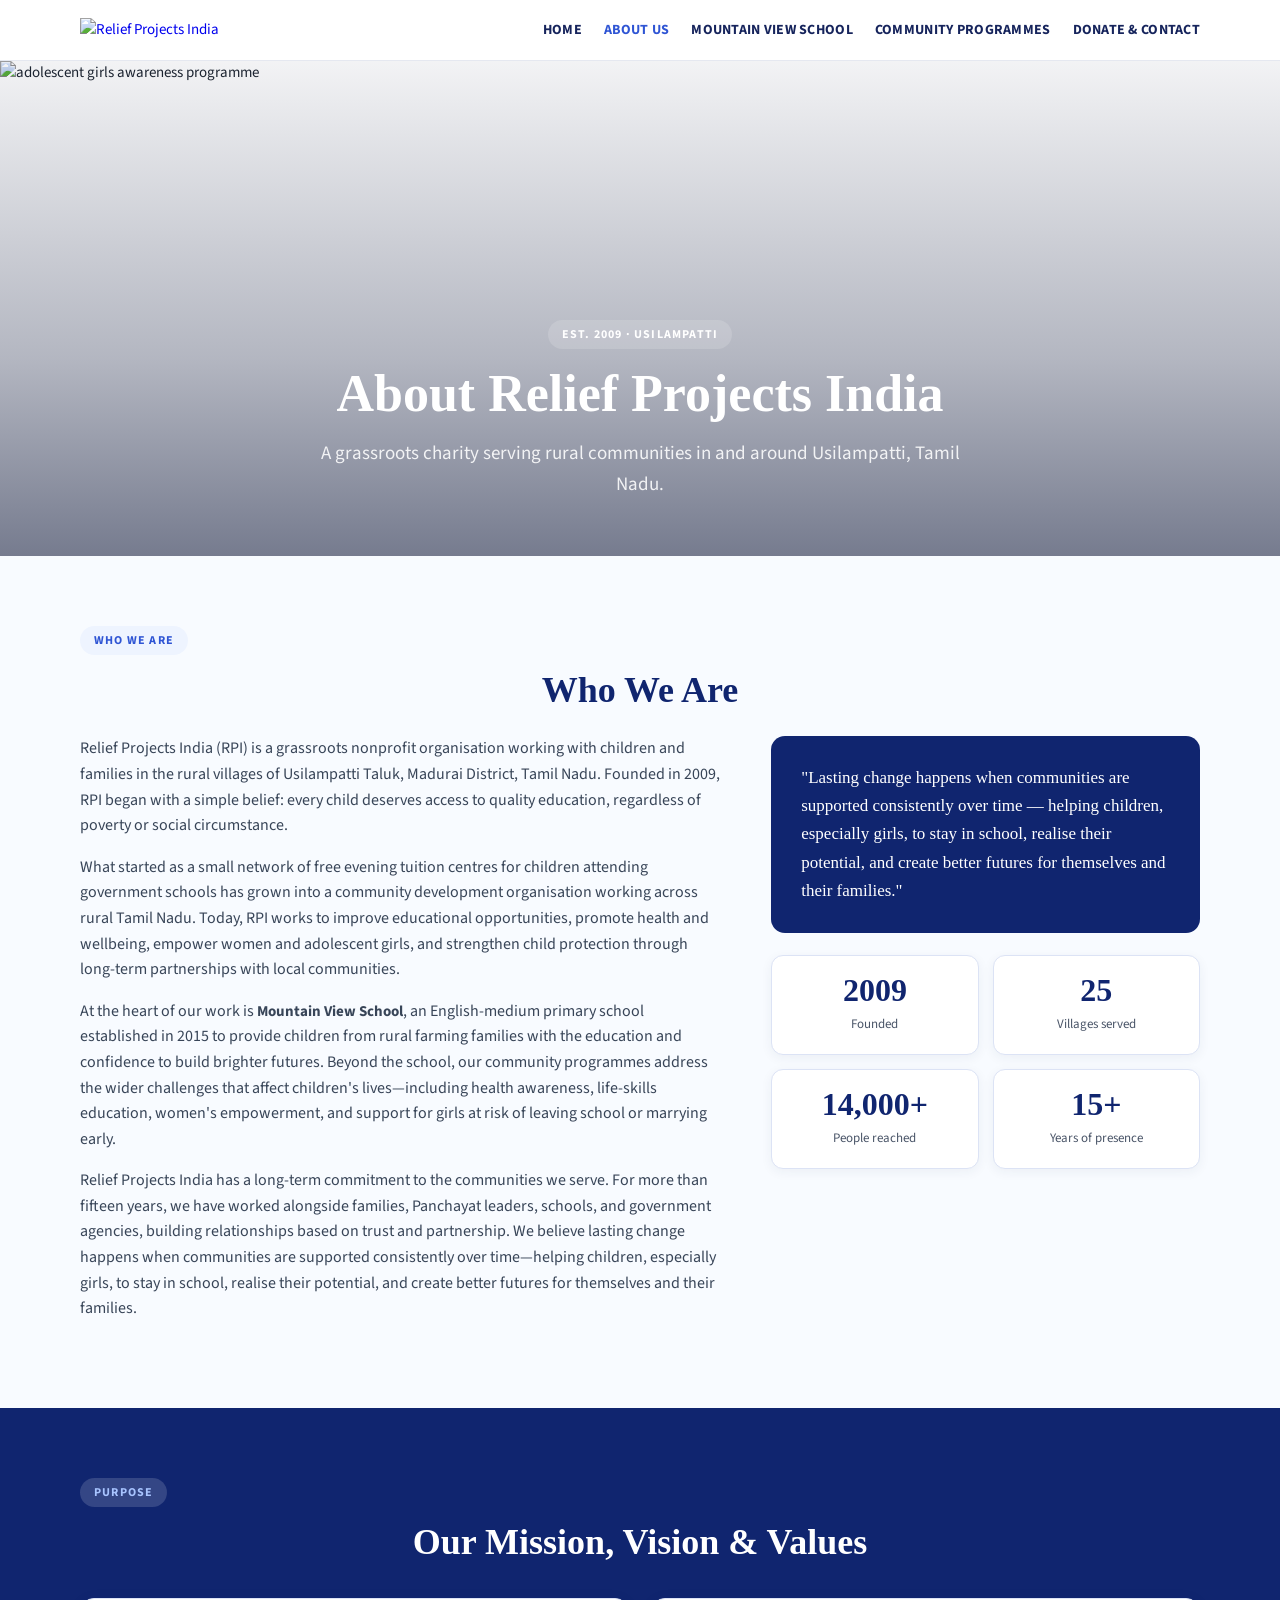
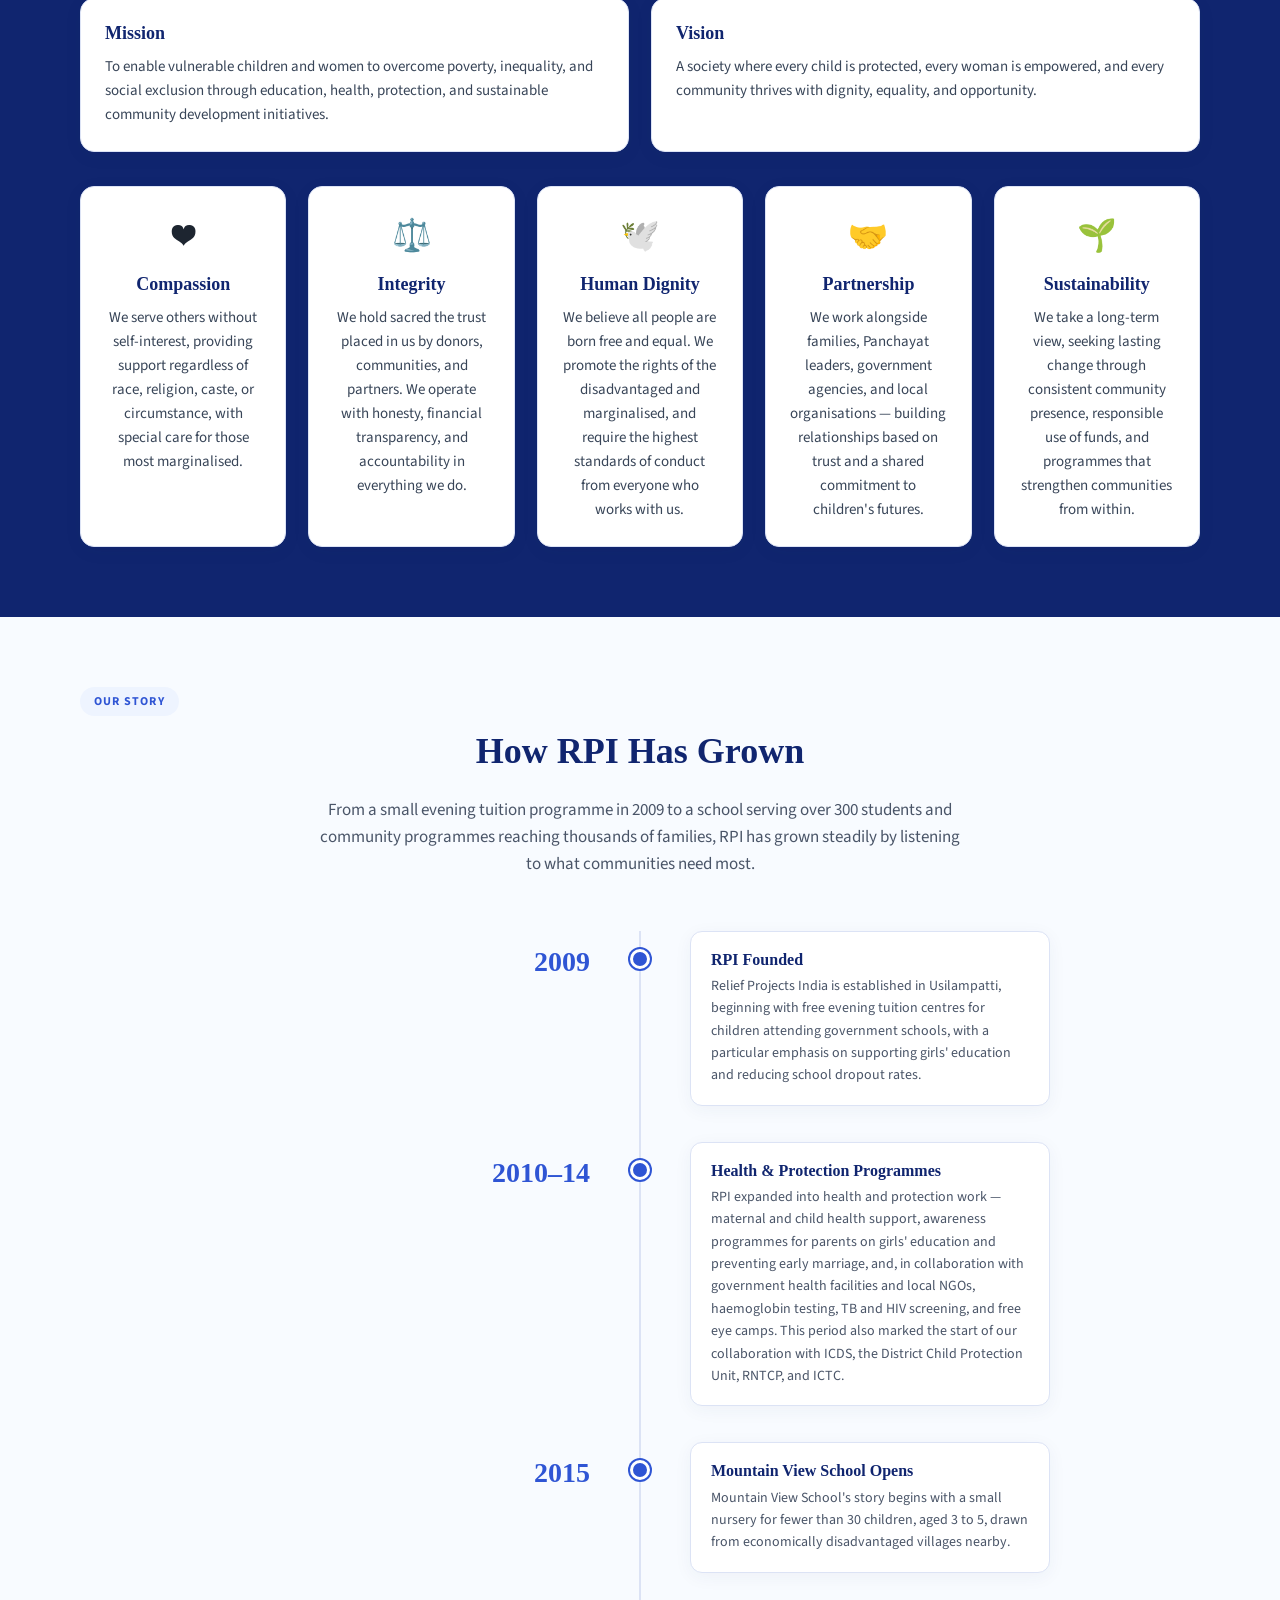
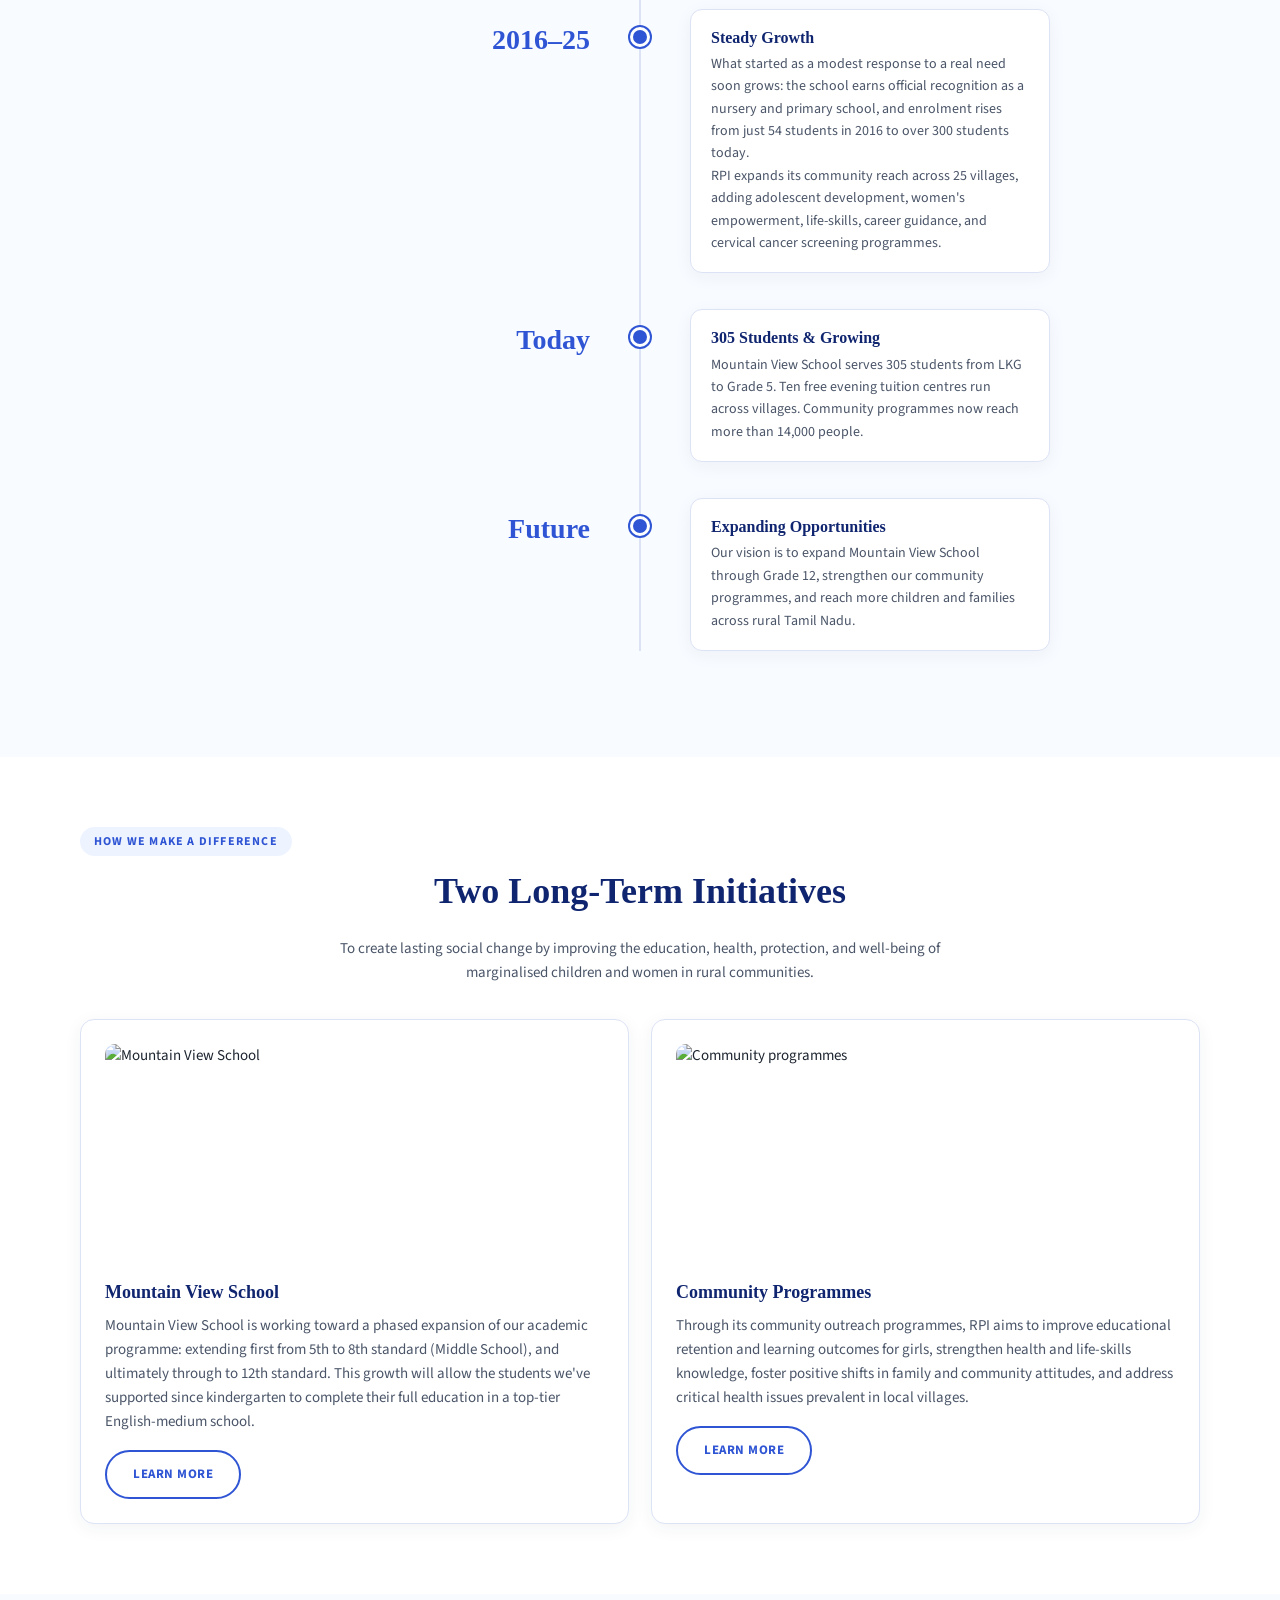
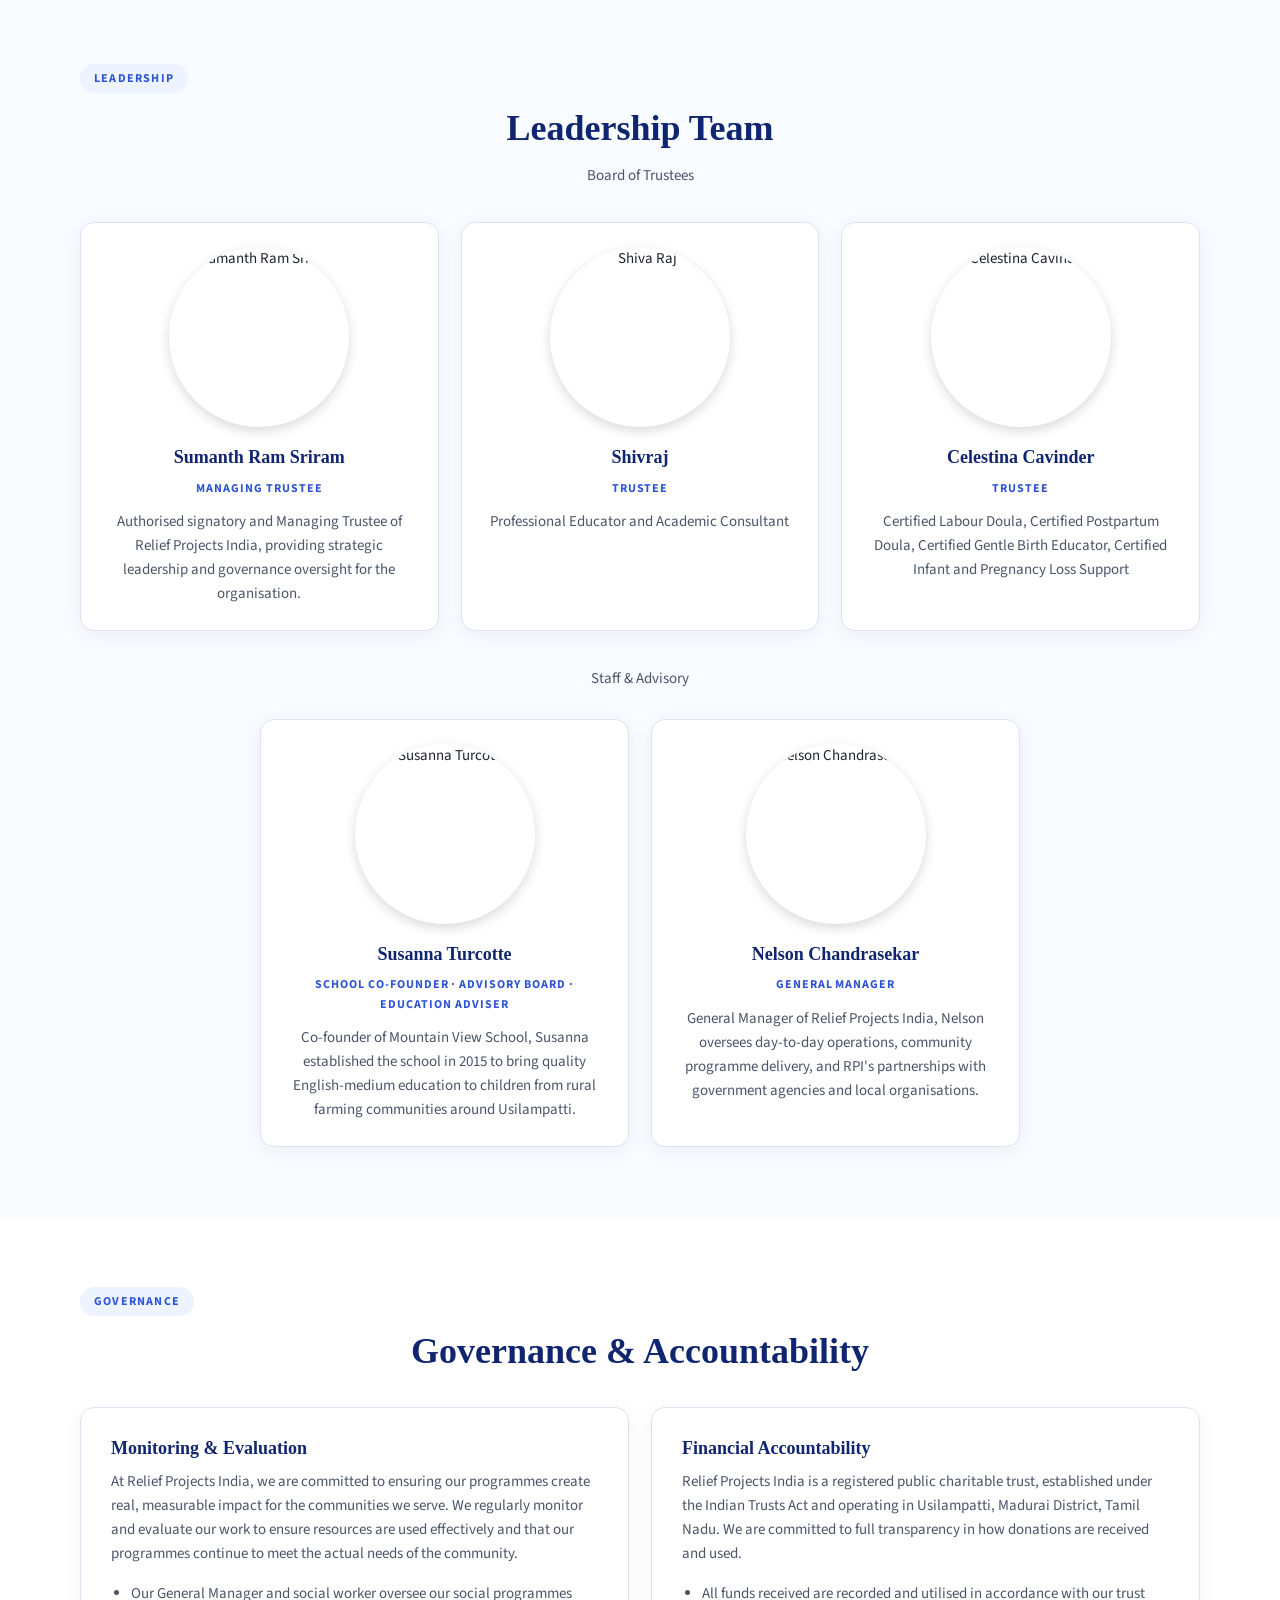
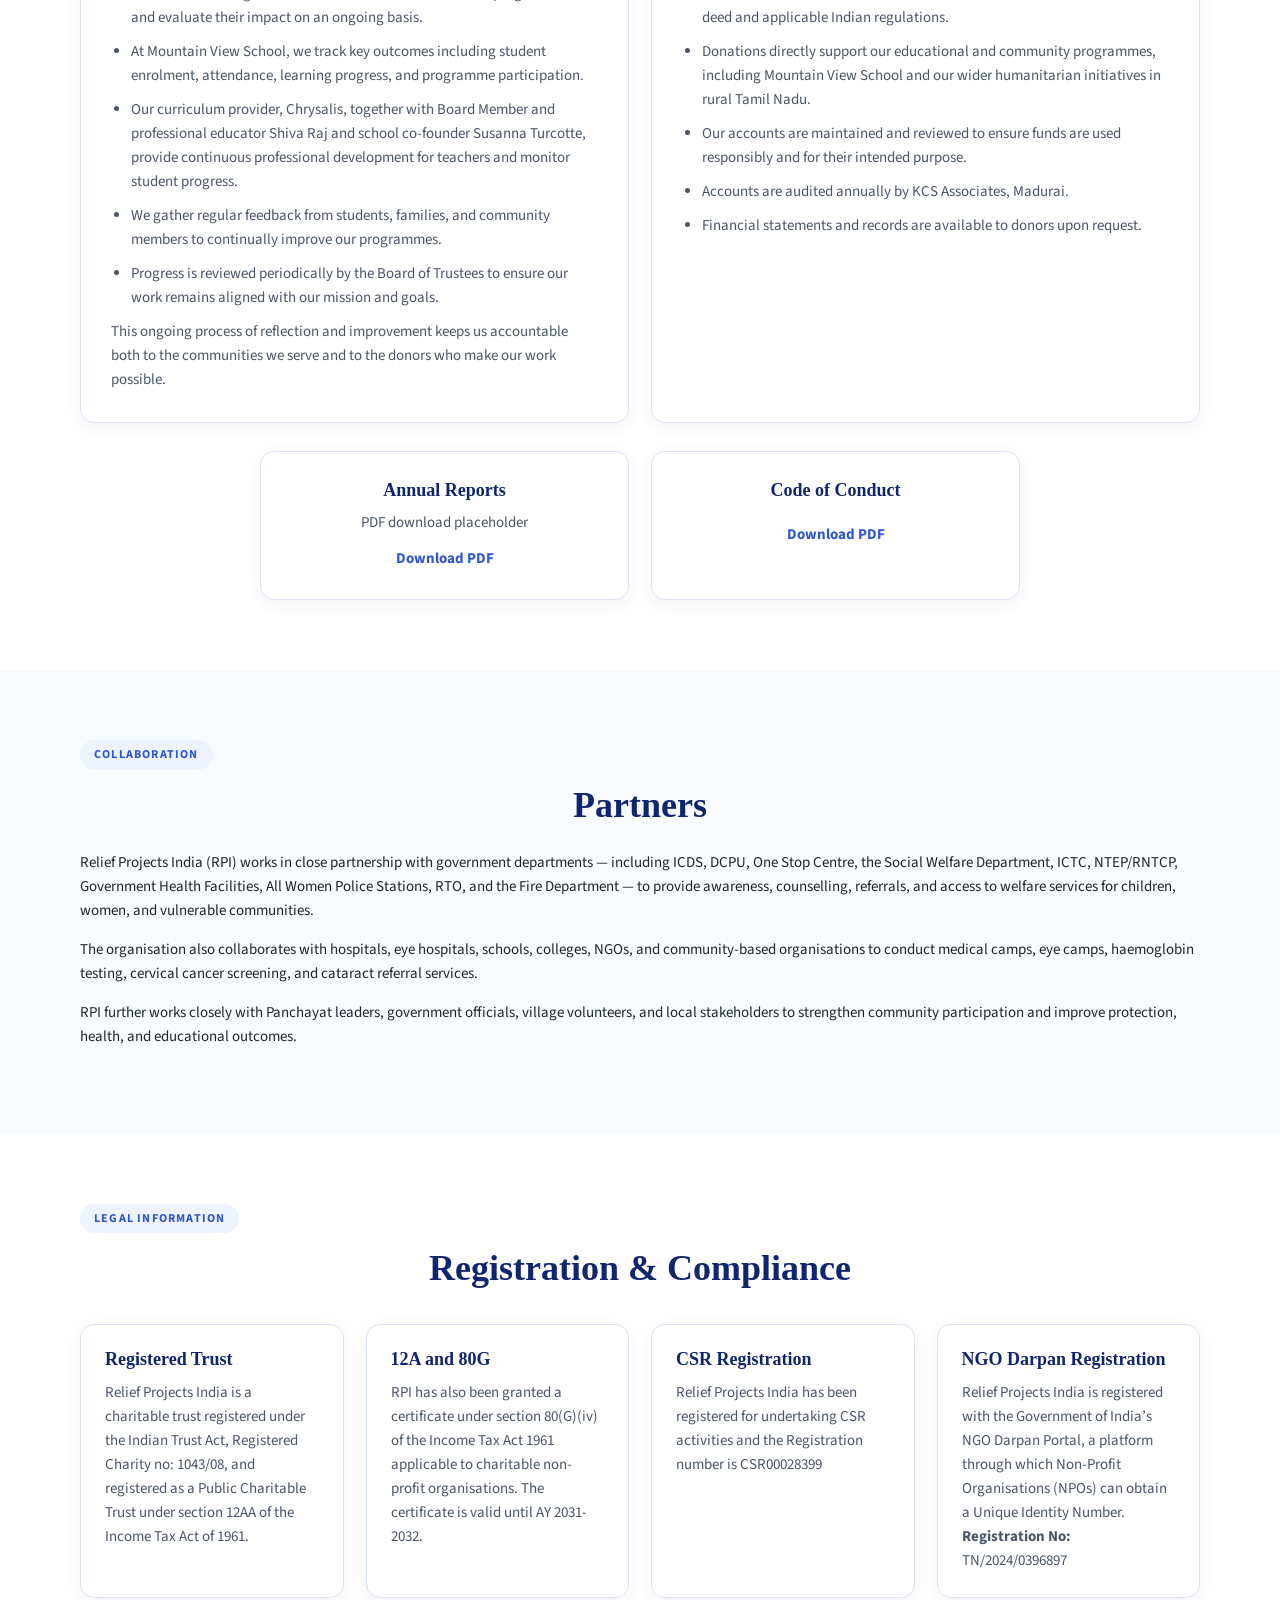
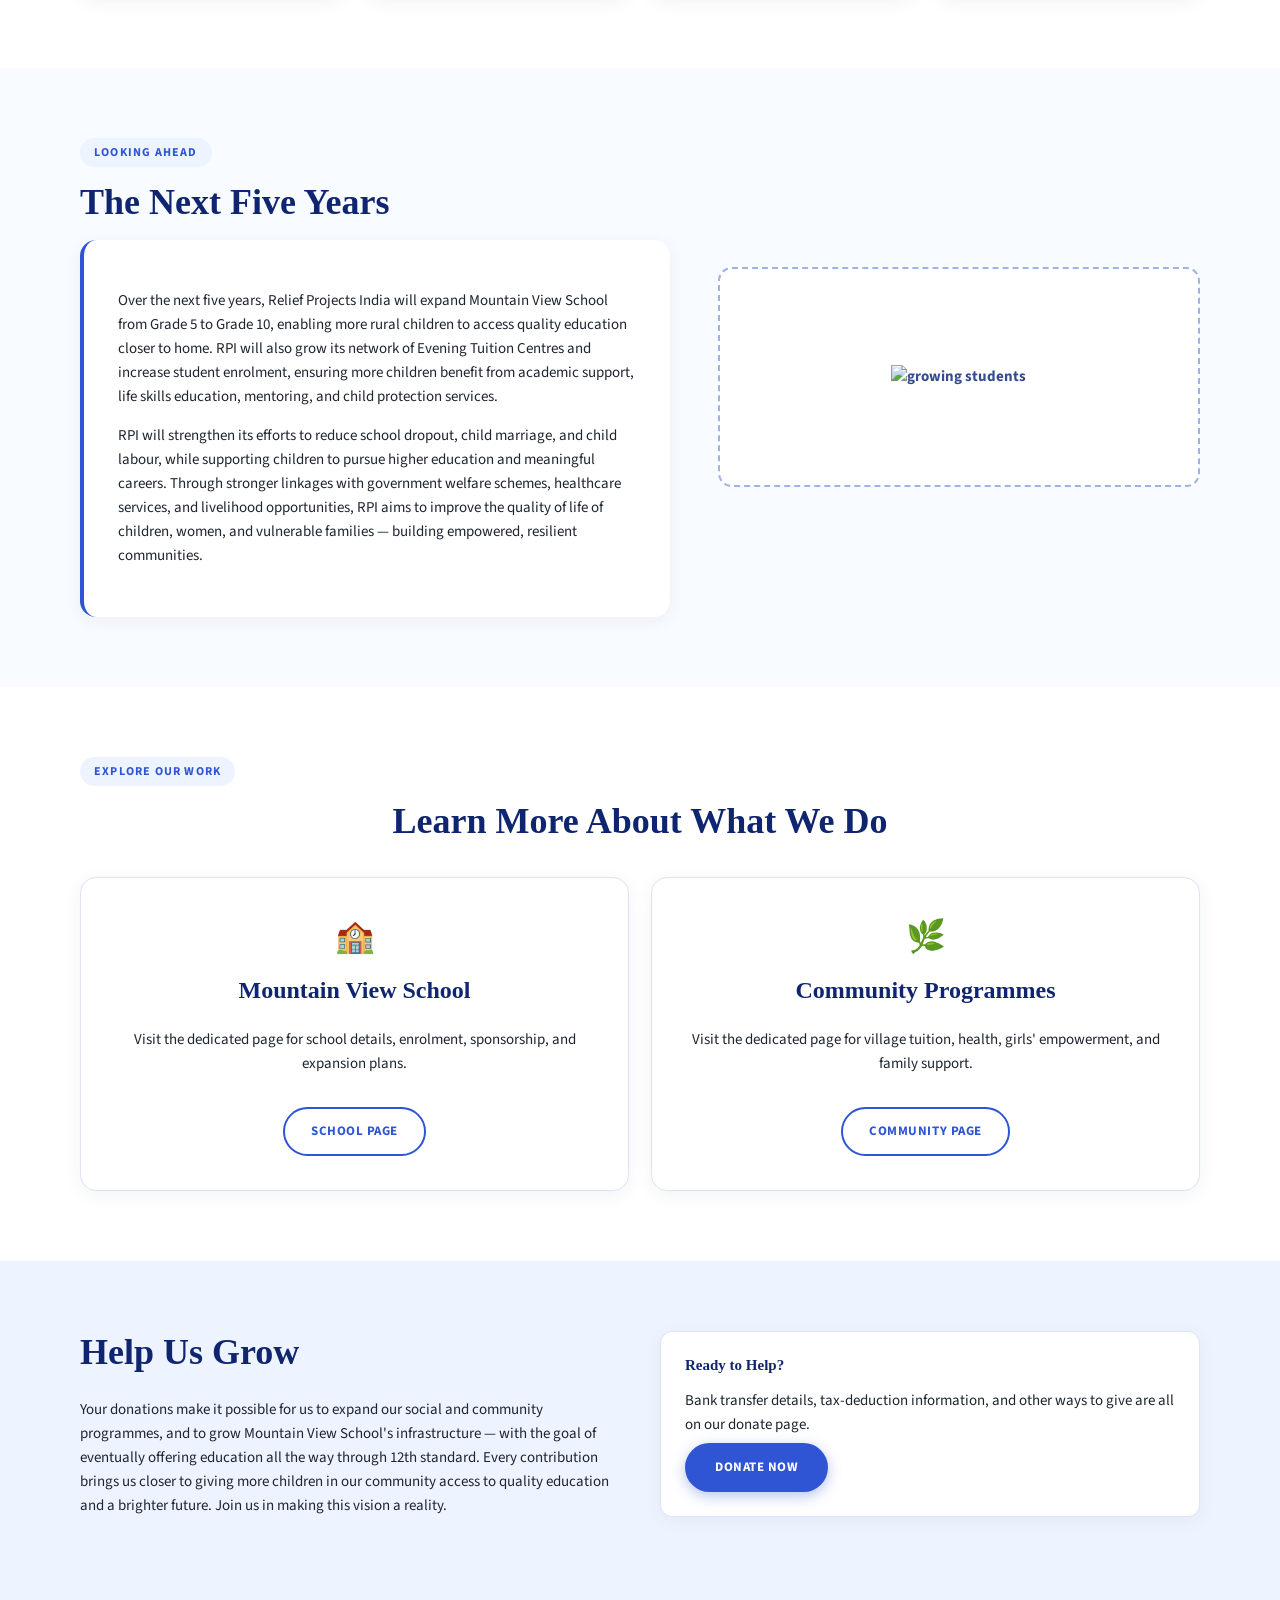
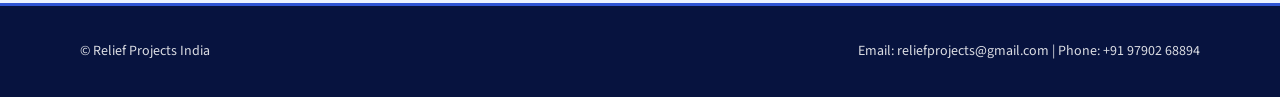
==== about.html @ 1a6743eb "first upload" ====
<!DOCTYPE html>
<html lang="en">
<head>
    <meta charset="UTF-8">
    <meta name="viewport" content="width=device-width, initial-scale=1.0">
    <title>About Us – Relief Projects India</title>
    <link rel="stylesheet" href="styles.css">
    
</head>
<body>

<header class="site-header">
    <div class="container header-inner">
        <a href="index.html" class="logo-link">
            <img src="images/rpi-logo-blue-long.png" alt="Relief Projects India" class="site-logo">
        </a>
        <nav class="main-nav">
            <a href="index.html">Home</a>
            <a href="about.html" class="active">About Us</a>
            <a href="mountain-view-school.html">Mountain View School</a>
            <a href="community-programs.html">Community Programmes</a>
            <a href="contact.html">Donate &amp; Contact</a>
        </nav>
    </div>
</header>

<main>
    <!-- HERO -->
    <section class="page-hero">
        <img src="images/summer-camp.jpg" alt="adolescent girls awareness programme" class="page-hero-img">
        <div class="page-hero-overlay"></div>
        <div class="page-hero-content">
            <div class="container">
                <span class="section-label" style="background:rgba(255,255,255,0.15); color:#ffffff;">Est. 2009 · Usilampatti</span>
                <h1>About Relief Projects India</h1>
                <p>A grassroots charity serving rural communities in and around Usilampatti, Tamil Nadu.</p>
            </div>
        </div>
    </section>

    <!-- WHO WE ARE -->
    <section class="about-section alt">
        <div class="container">
            <span class="section-label">Who We Are</span>
            <h2>Who We Are</h2>
            <div class="who-grid">
            <div class="who-text">
                <p>Relief Projects India (RPI) is a grassroots nonprofit organisation working with children and families in the rural villages of Usilampatti Taluk, Madurai District, Tamil Nadu. Founded in 2009, RPI began with a simple belief: every child deserves access to quality education, regardless of poverty or social circumstance.</p>
                <p>What started as a small network of free evening tuition centres for children attending government schools has grown into a community development organisation working across rural Tamil Nadu. Today, RPI works to improve educational opportunities, promote health and wellbeing, empower women and adolescent girls, and strengthen child protection through long-term partnerships with local communities.</p>
                <p>At the heart of our work is <strong>Mountain View School</strong>, an English-medium primary school established in 2015 to provide children from rural farming families with the education and confidence to build brighter futures. Beyond the school, our community programmes address the wider challenges that affect children's lives—including health awareness, life-skills education, women's empowerment, and support for girls at risk of leaving school or marrying early.</p>
                <p>Relief Projects India has a long-term commitment to the communities we serve. For more than fifteen years, we have worked alongside families, Panchayat leaders, schools, and government agencies, building relationships based on trust and partnership. We believe lasting change happens when communities are supported consistently over time—helping children, especially girls, to stay in school, realise their potential, and create better futures for themselves and their families.</p>
                </div>
                <div class="who-side">
                    <div class="pull-quote">
                        <p>"Lasting change happens when communities are supported consistently over time — helping children, especially girls, to stay in school, realise their potential, and create better futures for themselves and their families."</p>
                    </div>
                    <div class="who-stats">
                        <div class="who-stat"><strong>2009</strong><span>Founded</span></div>
                        <div class="who-stat"><strong>25</strong><span>Villages served</span></div>
                        <div class="who-stat"><strong>14,000+</strong><span>People reached</span></div>
                        <div class="who-stat"><strong>15+</strong><span>Years of presence</span></div>
                    </div>
                </div>
            </div>
        </div>
    </section>

    <!-- MISSION, VISION, VALUES -->
    <section class="about-section blue">
        <div class="container">
            <span class="section-label" style="background:rgba(255,255,255,0.15); color:#a8c4ff;">Purpose</span>
            <h2>Our Mission, Vision &amp; Values</h2>
            <div class="mission-grid">
                <div class="info-card">
                    <h3>Mission</h3>
                    <p>To enable vulnerable children and women to overcome poverty, inequality, and social exclusion through education, health, protection, and sustainable community development initiatives.</p>
                </div>
                <div class="info-card">
                    <h3>Vision</h3>
                    <p>A society where every child is protected, every woman is empowered, and every community thrives with dignity, equality, and opportunity.</p>
                </div>
            </div>
            <div class="values-grid">
                <div class="value-card"><span class="icon">❤️</span><h3>Compassion</h3><p>We serve others without self-interest, providing support regardless of race, religion, caste, or circumstance, with special care for those most marginalised.</p></div>
                <div class="value-card"><span class="icon">⚖️</span><h3>Integrity</h3><p>We hold sacred the trust placed in us by donors, communities, and partners. We operate with honesty, financial transparency, and accountability in everything we do.</p></div>
                <div class="value-card"><span class="icon">🕊️</span><h3>Human Dignity</h3><p>We believe all people are born free and equal. We promote the rights of the disadvantaged and marginalised, and require the highest standards of conduct from everyone who works with us.</p></div>
                <div class="value-card"><span class="icon">🤝</span><h3>Partnership</h3><p>We work alongside families, Panchayat leaders, government agencies, and local organisations — building relationships based on trust and a shared commitment to children's futures.</p></div>
                <div class="value-card"><span class="icon">🌱</span><h3>Sustainability</h3><p>We take a long-term view, seeking lasting change through consistent community presence, responsible use of funds, and programmes that strengthen communities from within.</p></div>
            </div>
        </div>
    </section>

    <!-- OUR STORY -->
    <section class="about-section alt">
        <div class="container">
            <span class="section-label">Our Story</span>
            <h2>How RPI Has Grown</h2>
            <p class="history-intro">From a small evening tuition programme in 2009 to a school serving over 300 students and community programmes reaching thousands of families, RPI has grown steadily by listening to what communities need most.</p>

            <div class="timeline">
                <div class="timeline-item">
                    <div class="timeline-left">
                        <div class="timeline-year">2009</div>
                    </div>
                    <div class="timeline-right">
                        <div class="timeline-content">
                            <h3>RPI Founded</h3>
                            <p>Relief Projects India is established in Usilampatti, beginning with free evening tuition centres for children attending government schools, with a particular emphasis on supporting girls' education and reducing school dropout rates.</p>
                        </div>
                    </div>
                </div>

                <div class="timeline-item">
                    <div class="timeline-left">
                        <div class="timeline-year">2010–14</div>
                    </div>
                    <div class="timeline-right">
                        <div class="timeline-content">
                            <h3>Health &amp; Protection Programmes</h3>
                            <p>RPI expanded into health and protection work — maternal and child health support, awareness programmes for parents on girls' education and preventing early marriage, and, in collaboration with government health facilities and local NGOs, haemoglobin testing, TB and HIV screening, and free eye camps. This period also marked the start of our collaboration with ICDS, the District Child Protection Unit, RNTCP, and ICTC.</p>
                        </div>
                    </div>
                </div>

                <div class="timeline-item">
                    <div class="timeline-left">
                        <div class="timeline-year">2015</div>
                    </div>
                    <div class="timeline-right">
                        <div class="timeline-content">
                            <h3>Mountain View School Opens</h3>
                            <p>Mountain View School's story begins with a small nursery for fewer than 30 children, aged 3 to 5, drawn from economically disadvantaged villages nearby.</p>
                        </div>
                    </div>
                </div>

                <div class="timeline-item">
                    <div class="timeline-left">
                        <div class="timeline-year">2016–25</div>
                    </div>
                    <div class="timeline-right">
                        <div class="timeline-content">
                            <h3>Steady Growth</h3>
                            <p>What started as a modest response to a real need soon grows: the school earns official recognition as a nursery and primary school, and enrolment rises from just 54 students in 2016 to over 300 students today. <br> 
                            RPI expands its community reach across 25 villages, adding adolescent development, women's empowerment, life-skills, career guidance, and cervical cancer screening programmes.</p>
                        </div>
                    </div>
                </div>

                <div class="timeline-item">
                    <div class="timeline-left">
                        <div class="timeline-year">Today</div>
                    </div>
                    <div class="timeline-right">
                        <div class="timeline-content">
                            <h3>305 Students &amp; Growing</h3>
                            <p>Mountain View School serves 305 students from LKG to Grade 5. Ten free evening tuition centres run across villages. Community programmes now reach more than 14,000 people.</p>
                        </div>
                    </div>
                </div>

                <div class="timeline-item">
                    <div class="timeline-left">
                        <div class="timeline-year">Future</div>
                    </div>
                    <div class="timeline-right">
                        <div class="timeline-content">
                            <h3>Expanding Opportunities</h3>
                            <p>Our vision is to expand Mountain View School through Grade 12, strengthen our community programmes, and reach more children and families across rural Tamil Nadu.</p>
                        </div>
                    </div>
                </div>
            </div>
        </div>
    </section>

    <!-- HOW WE MAKE A DIFFERENCE -->
    <section class="about-section">
        <div class="container">
            <span class="section-label">How We Make a Difference</span>
            <h2>Two Long-Term Initiatives</h2>
            <p style="text-align:center; max-width:680px; margin:0 auto; color:#4a5568;">To create lasting social change by improving the education, health, protection, and well-being of marginalised children and women in rural communities.</p>
            <div class="work-grid">
                <article class="work-card">
                    <img src="images/school.jpg" alt="Mountain View School">
                    <h3>Mountain View School</h3>
                    <p>Mountain View School is working toward a phased expansion of our academic programme: extending first from 5th to 8th standard (Middle School), and ultimately through to 12th standard. This growth will allow the students we've supported since kindergarten to complete their full education in a top-tier English-medium school. </p>
                    <a href="mountain-view-school.html" class="button-outline-light">Learn More</a>
                </article>
                <article class="work-card">
                    <img src="images/community-programs.jpg" alt="Community programmes">
                    <h3>Community Programmes</h3>
                    <p>Through its community outreach programmes, RPI aims to improve educational retention and learning outcomes for girls, strengthen health and life-skills knowledge, foster positive shifts in family and community attitudes, and address critical health issues prevalent in local villages.</p>
                    <a href="community-programs.html" class="button-outline-light">Learn More</a>
                </article>
            </div>
        </div>
    </section>

    <!-- LEADERSHIP TEAM -->
    <section class="about-section alt">
        <div class="container">
            <span class="section-label">Leadership</span>
            <h2>Leadership Team</h2>

            <p style="text-align:center; color:#4a5568; font-size:15px; margin: -10px 0 28px;">Board of Trustees</p>
            <div class="team-grid">
                <div class="team-card">
                    <div class="team-avatar"><img src="images/sumanthRam.jpg" alt="Sumanth Ram Sriram"></div>
                    <h3>Sumanth Ram Sriram</h3>
                    <div class="team-role">Managing Trustee</div>
                    <p>Authorised signatory and Managing Trustee of Relief Projects India, providing strategic leadership and governance oversight for the organisation.</p>
                </div>
                <div class="team-card">
                    <div class="team-avatar"><img src="images/shiva.jpg" alt="Shiva Raj"></div>
                    <h3>Shivraj</h3>
                    <div class="team-role">Trustee</div>
                    <p>Professional Educator and Academic Consultant</p>
                </div>
                <div class="team-card">
                    <div class="team-avatar"><img src="images/tina.jpg" alt="Celestina Cavinder"></div>
                    <h3>Celestina Cavinder</h3>
                  <div class="team-role">Trustee</div>
                    <p>Certified Labour Doula,  Certified Postpartum Doula, Certified Gentle Birth Educator, Certified Infant  and Pregnancy Loss Support</p>
</div>
            </div>

            <p style="text-align:center; color:#4a5568; font-size:15px; margin: 36px 0 28px;">Staff &amp; Advisory</p>
            <div class="team-grid" style="grid-template-columns: repeat(2, 1fr); max-width: 760px; margin: 0 auto;">
                <div class="team-card">
                    <div class="team-avatar"><img src="images/susanna.jpg" alt="Susanna Turcotte"></div>
                    <h3>Susanna Turcotte</h3>
                    <div class="team-role">School Co-Founder · Advisory Board · Education Adviser</div>
                    <p>Co-founder of Mountain View School, Susanna established the school in 2015 to bring quality English-medium education to children from rural farming communities around Usilampatti.</p>
                </div>
                <div class="team-card">
                    <div class="team-avatar"><img src="images/nelson.jpg" alt="Nelson Chandrasekar"></div>
                    <h3>Nelson Chandrasekar</h3>
                    <div class="team-role">General Manager</div>
                    <p>General Manager of Relief Projects India, Nelson oversees day-to-day operations, community programme delivery, and RPI's partnerships with government agencies and local organisations.</p>
                </div>
            </div>

        </div>
    </section>

    <!-- GOVERNANCE -->
    <section class="about-section">
        <div class="container">
            <span class="section-label">Governance</span>
            <h2>Governance &amp; Accountability</h2>

            <div class="governance-grid">
                <div class="governance-card">
                    <h3>Monitoring &amp; Evaluation</h3>
                    <p>At Relief Projects India, we are committed to ensuring our programmes create real, measurable impact for the communities we serve. We regularly monitor and evaluate our work to ensure resources are used effectively and that our programmes continue to meet the actual needs of the community.</p>
                    <ul>
                        <li>Our General Manager and social worker oversee our social programmes and evaluate their impact on an ongoing basis.</li>
                        <li>At Mountain View School, we track key outcomes including student enrolment, attendance, learning progress, and programme participation.</li>
                        <li>Our curriculum provider, Chrysalis, together with Board Member and professional educator Shiva Raj and school co-founder Susanna Turcotte, provide continuous professional development for teachers and monitor student progress.</li>
                        <li>We gather regular feedback from students, families, and community members to continually improve our programmes.</li>
                        <li>Progress is reviewed periodically by the Board of Trustees to ensure our work remains aligned with our mission and goals.</li>
                    </ul>
                    <p>This ongoing process of reflection and improvement keeps us accountable both to the communities we serve and to the donors who make our work possible.</p>
                </div>

                <div class="governance-card">
                    <h3>Financial Accountability</h3>
                    <p>Relief Projects India is a registered public charitable trust, established under the Indian Trusts Act and operating in Usilampatti, Madurai District, Tamil Nadu. We are committed to full transparency in how donations are received and used.</p>
                    <ul>
                        <li>All funds received are recorded and utilised in accordance with our trust deed and applicable Indian regulations.</li>
                        <li>Donations directly support our educational and community programmes, including Mountain View School and our wider humanitarian initiatives in rural Tamil Nadu.</li>
                        <li>Our accounts are maintained and reviewed to ensure funds are used responsibly and for their intended purpose.</li>
                        <li>Accounts are audited annually by KCS Associates, Madurai.</li>
                        <li>Financial statements and records are available to donors upon request.</li>
                    </ul>
                </div>
            </div>

            <div class="downloads-grid">
                <div class="download-card">
                    <h3>Annual Reports</h3>
                    <p>PDF download placeholder</p>
                    <a href="#">Download PDF</a>
                </div>
                <div class="download-card">
                    <h3>Code of Conduct</h3>
                    <p></p>
                    <a href="PDF/RPI-Code-of-Conduct.pdf">Download PDF</a>
                </div>
            </div>
        </div>
    </section>

    <!-- PARTNERS -->
    <section class="about-section alt">
        <div class="container">
            <span class="section-label">Collaboration</span>
            <h2>Partners</h2>
            <p>Relief Projects India (RPI) works in close partnership with government departments — including ICDS, DCPU, One Stop Centre, the Social Welfare Department, ICTC, NTEP/RNTCP, Government Health Facilities, All Women Police Stations, RTO, and the Fire Department — to provide awareness, counselling, referrals, and access to welfare services for children, women, and vulnerable communities.</p>
            <p>The organisation also collaborates with hospitals, eye hospitals, schools, colleges, NGOs, and community-based organisations to conduct medical camps, eye camps, haemoglobin testing, cervical cancer screening, and cataract referral services.</p>
            <p>RPI further works closely with Panchayat leaders, government officials, village volunteers, and local stakeholders to strengthen community participation and improve protection, health, and educational outcomes.</p>
        </div>
    </section>

    <!-- LEGAL INFORMATION -->
    <section class="about-section">
        <div class="container">
            <span class="section-label">Legal Information</span>
            <h2>Registration &amp; Compliance</h2>
            <div class="legal-grid">
                <div class="legal-card"><h3>Registered Trust</h3>
                <p>Relief Projects India is a charitable trust  registered under the Indian Trust Act, Registered Charity no: 1043/08, and  registered as a Public Charitable Trust under section 12AA of the Income Tax  Act of 1961. </p>
                </div>
                <div class="legal-card">
                <h3>12A and 80G</h3>
                <p>RPI has also been granted a certificate under  section 80(G)(iv) of the Income Tax Act 1961 applicable to charitable  non-profit organisations. The certificate is valid until AY 2031-2032.</p>
                </div>
                <div class="legal-card"><h3>CSR Registration</h3><p>Relief Projects India has been registered for undertaking CSR activities and the Registration number is CSR00028399</p></div>
                <div class="legal-card">
                    <h3>NGO Darpan Registration</h3>
                    <p>Relief Projects India is registered with the Government of India’s NGO Darpan Portal, a platform through which Non-Profit Organisations (NPOs) can obtain a Unique Identity Number.</p>
                    <p><strong>Registration No:</strong> TN/2024/0396897</p>
                </div>
                
            </div>
        </div>
    </section>

    <!-- LOOKING AHEAD -->
    <section class="about-section alt">
        <div class="container two-column-grid">
            <div>
                <span class="section-label">Looking Ahead</span>
                <h2>The Next Five Years</h2>
                <div class="looking-ahead-box">
                    <p>Over the next five years, Relief Projects India will expand Mountain View School from Grade 5 to Grade 10, enabling more rural children to access quality education closer to home. RPI will also grow its network of Evening Tuition Centres and increase student enrolment, ensuring more children benefit from academic support, life skills education, mentoring, and child protection services.</p>
<p>RPI will strengthen its efforts to reduce school dropout, child marriage, and child labour, while supporting children to pursue higher education and meaningful careers. Through stronger linkages with government welfare schemes, healthcare services, and livelihood opportunities, RPI aims to improve the quality of life of children, women, and vulnerable families — building empowered, resilient communities.</p>
                </div>
            </div>
            <div class="placeholder-box"><img src="images/booktime.jpg" alt="growing students"></div>
        </div>
    </section>

    <!-- EXPLORE OUR WORK -->
    <section class="about-section">
        <div class="container">
            <span class="section-label">Explore Our Work</span>
            <h2>Learn More About What We Do</h2>
            <div class="work-grid">
                <div class="explore-card">
                    <span class="icon">🏫</span>
                    <h3>Mountain View School</h3>
                    <p>Visit the dedicated page for school details, enrolment, sponsorship, and expansion plans.</p>
                    <a href="mountain-view-school.html" class="button-outline-light">School Page</a>
                </div>
                <div class="explore-card">
                    <span class="icon">🌿</span>
                    <h3>Community Programmes</h3>
                    <p>Visit the dedicated page for village tuition, health, girls' empowerment, and family support.</p>
                    <a href="community-programs.html" class="button-outline-light">Community Page</a>
                </div>
            </div>
        </div>
    </section>

    <!-- DONATE -->
    <section class="support-section" id="donate">
        <div class="container support-grid">
            <div>
                <h2>Help Us Grow</h2>
                <p>Your donations make it possible for us to expand our social and community programmes, and to grow Mountain View School's infrastructure — with the goal of eventually offering education all the way through 12th standard.
Every contribution brings us closer to giving more children in our community access to quality education and a brighter future. Join us in making this vision a reality.</p>
            </div>
            <div class="bank-box">
                <h3>Ready to Help?</h3>
                <p>Bank transfer details, tax-deduction information, and other ways to give are all on our donate page.</p>
                <a href="contact.html#donate" class="button">Donate Now</a>
            </div>
        </div>
    </section>
</main>

<footer class="site-footer">
    <div class="container footer-grid">
        <p>&copy; Relief Projects India</p>
        <p>Email: reliefprojects@gmail.com | Phone: +91 97902 68894</p>
    </div>
</footer>

</body>
</html>
---- styles.css ----
/* ============================================================
   Relief Projects India – Main Stylesheet
   ============================================================ */

@import url('https://fonts.googleapis.com/css2?family=Playfair+Display:wght@700;800&family=Source+Sans+3:wght@400;600;700&display=swap');

/* ── Reset & base ── */
* {
	box-sizing: border-box;
	font-size: 15px;
}

body {
    margin: 0;
    font-family: 'Source Sans 3', Arial, Helvetica, sans-serif;
    color: #1d2530;
    background: #ffffff;
    line-height: 1.6;
}

img {
    max-width: 100%;
    display: block;
}

/* ── Layout container ── */
.container {
    width: min(1120px, 92%);
    margin: 0 auto;
}

/* ── Typography ── */
h1, h2, h3 {
    color: #10256f;
    line-height: 1.2;
    font-family: Georgia, "Times New Roman", Times, serif;
}

h1 {
    font-size: clamp(32px, 3.8vw, 46px);
    margin: 10px 0 18px;
    color: #ffffff;
}

h2 {
    font-size: clamp(26px, 3vw, 36px);
    margin: 0 0 24px;
    text-align: center;
}

h3 {
    margin-top: 0;
}

/* ── Header & navigation ── */
.site-header {
    background: #ffffff;
    border-bottom: 1px solid #e5e8f0;
    position: sticky;
    top: 0;
    z-index: 100;
}

.header-inner {
    display: flex;
    align-items: center;
    justify-content: space-between;
    gap: 30px;
    padding: 18px 0;
}

.logo-link {
    flex-shrink: 0;
    text-decoration: none;
}

.site-logo {
    width: 340px;
    height: auto;
}

.main-nav {
    display: flex;
    flex-wrap: wrap;
    gap: 22px;
    justify-content: flex-end;
    align-items: center;
}

.main-nav a {
    color: #16245c;
    text-decoration: none;
    font-size: 14px;
    font-weight: 700;
    text-transform: uppercase;
    letter-spacing: 0.02em;
    white-space: nowrap;
    transition: color 0.15s ease;
}

.main-nav a:hover,
.main-nav a.active {
    color: #2f55d4;
}

/* ── Buttons ── */
.button {
    display: inline-block;
    background: #2f55d4;
    color: #ffffff;
    text-decoration: none;
    padding: 14px 30px;
    border-radius: 50px;
    font-weight: bold;
    letter-spacing: 0.04em;
    text-transform: uppercase;
    font-size: 13px;
    box-shadow: 0 4px 14px rgba(47, 85, 212, 0.35);
    transition: all 0.2s ease;
}

.button:hover {
    background: #203f9e;
    transform: translateY(-2px);
    box-shadow: 0 8px 22px rgba(47, 85, 212, 0.45);
}

.text-link {
    color: #2f55d4;
    font-weight: bold;
    text-decoration: none;
}

/* ── Homepage hero slideshow ── */
.hero {
    position: relative;
    width: 100%;
    height: 82vh;
    min-height: 520px;
    max-height: 860px;
    overflow: hidden;
    display: flex;
    align-items: flex-start;
    padding-top: 70px;
}

.hero-overlay {
    position: absolute;
    inset: 0;
    background: linear-gradient(
        to top,
        rgba(5, 15, 50, 0.05) 0%,
        rgba(5, 15, 50, 0.28) 40%,
        rgba(5, 15, 50, 0.50) 100%
    );
    z-index: 1;
}

.hero-content {
    position: relative;
    z-index: 2;
    max-width: 700px;
}

.slide {
    position: absolute;
    inset: 0;
    width: 100%;
    height: 100%;
    object-fit: cover;
    opacity: 0;
    transition: opacity 1.2s ease-in-out;
}

.slide.active {
    opacity: 1;
}

.eyebrow {
    color: #6699ff;
    font-weight: bold;
    text-transform: uppercase;
    letter-spacing: 0.08em;
    font-size: 13px;
    margin-bottom: 10px;
}

.hero-intro {
    font-size: 19px;
    max-width: 520px;
    margin-bottom: 8px;
    color: rgba(255, 255, 255, 0.88);
}

/* Slideshow dots */
.slide-dots {
    position: absolute;
    bottom: 28px;
    left: 50%;
    transform: translateX(-50%);
    display: flex;
    gap: 10px;
    z-index: 3;
}

.dot {
    width: 9px;
    height: 9px;
    border-radius: 50%;
    background: rgba(255, 255, 255, 0.45);
    transition: background 0.3s ease, transform 0.3s ease;
    cursor: pointer;
}

.dot.active {
    background: #ffffff;
    transform: scale(1.25);
}

/* ── General sections ── */
.section {
    padding: 60px 0;
}

/* ── Cards ── */
.cards {
    display: grid;
    gap: 22px;
}

.three-cards {
    grid-template-columns: repeat(3, 1fr);
}

.four-cards {
    grid-template-columns: repeat(4, 1fr);
}

.card,
.mini-card,
.bank-box {
    background: #ffffff;
    border: 1px solid #dce3f5;
    border-radius: 12px;
    padding: 24px;
    box-shadow: 0 4px 18px rgba(30, 50, 90, 0.06);
}

.card {
    border-left: 4px solid #2f55d4;
    border-top: 1px solid #dce3f5;
    border-right: 1px solid #dce3f5;
    border-bottom: 1px solid #dce3f5;
}

.card,
.mini-card {
    transition: transform 0.2s ease, box-shadow 0.2s ease;
}

.card:hover,
.mini-card:hover {
    transform: translateY(-4px);
    box-shadow: 0 10px 30px rgba(30, 50, 90, 0.12);
}

/* ── Homepage sections ── */
.what-we-do {
    background: #ffffff;
}

/* Impact bar */
.impact {
    background: linear-gradient(135deg, #10256f 0%, #1a3a9e 100%);
    color: #ffffff;
    padding: 50px 0;
}

.impact-grid {
    display: grid;
    grid-template-columns: repeat(4, 1fr);
    gap: 20px;
    text-align: center;
}

.impact-item strong {
    display: block;
    font-size: 56px;
    line-height: 1;
    margin-bottom: 10px;
    font-family: 'Playfair Display', Georgia, serif;
}

.impact-item span {
    font-size: 15px;
    padding-top: 10px;
    border-top: 2px solid rgba(47, 85, 212, 0.6);
    display: inline-block;
    padding-left: 8px;
    padding-right: 8px;
}

/* Split section */
.split-section {
    background: #f8fbff;
}

.split-grid {
    display: grid;
    grid-template-columns: 1fr 1fr;
    gap: 40px;
    align-items: center;
}

.image-placeholder {
    min-height: 280px;
    border-radius: 12px;
    background: linear-gradient(135deg, #dce8ff, #f8fbff);
    border: 2px dashed #9db2e6;
    display: flex;
    align-items: center;
    justify-content: center;
    color: #344b91;
    font-weight: bold;
    text-align: center;
    padding: 20px;
}

/* Community section */
.community-section {
    background: #ffffff;
}

/* Support / donate section */
.support-section {
    background: #eef4ff;
    padding: 60px 0;
}

.support-grid {
    display: grid;
    grid-template-columns: 1fr 1fr;
    gap: 40px;
    align-items: start;
}

.support-grid h2 {
    text-align: left;
}

.bank-box p {
    margin: 6px 0;
}

.qr-placeholder {
    margin-top: 18px;
    width: 170px;
    height: 170px;
    border: 2px dashed #9db2e6;
    border-radius: 8px;
    display: flex;
    align-items: center;
    justify-content: center;
    text-align: center;
    color: #344b91;
    background: #f8fbff;
    font-weight: bold;
}

/* ── Inner page hero (all pages except home) ── */
.page-hero {
    position: relative;
    width: 100%;
    height: 55vh;
    min-height: 360px;
    max-height: 600px;
    overflow: hidden;
    display: flex;
    align-items: flex-end;
    padding-bottom: 56px;
}

.page-hero-img {
    position: absolute;
    inset: 0;
    width: 100%;
    height: 100%;
    object-fit: cover;
    object-position: center;
}

.page-hero-overlay {
    position: absolute;
    inset: 0;
    background: linear-gradient(
        to bottom,
        rgba(5, 15, 50, 0.05) 0%,
        rgba(5, 15, 50, 0.30) 60%,
        rgba(5, 15, 50, 0.52) 100%
    );
}

.page-hero-content {
    position: relative;
    z-index: 2;
    text-align: center;
    width: 100%;
}

.page-hero h1 {
    color: #ffffff;
    margin: 0 0 14px;
    font-size: clamp(32px, 5vw, 52px);
}

.page-hero p {
    font-size: 19px;
    color: rgba(255, 255, 255, 0.88);
    max-width: 640px;
    margin: 0 auto;
}

/* ── Section label pill ── */
.section-label {
    display: inline-block;
    background: #eef4ff;
    color: #2f55d4;
    font-size: 12px;
    font-weight: 700;
    text-transform: uppercase;
    letter-spacing: 0.1em;
    padding: 5px 14px;
    border-radius: 50px;
    margin-bottom: 14px;
}

/* ── Footer ── */
.site-footer {
    background: #07133f;
    color: #ffffff;
    padding: 34px 0;
    border-top: 3px solid #2f55d4;
}

.footer-grid {
    display: flex;
    justify-content: space-between;
    gap: 20px;
    flex-wrap: wrap;
    align-items: center;
}

.footer-grid p {
    margin: 0;
    font-size: 14px;
    color: rgba(255, 255, 255, 0.85);
}

/* ── Responsive: tablet (≤900px) ── */
@media (max-width: 900px) {

    .header-inner {
        flex-direction: column;
        align-items: center;
        text-align: center;
        padding: 16px 0;
        gap: 14px;
    }

    .main-nav {
        justify-content: center;
        gap: 14px;
    }

    .site-logo {
        width: 300px;
    }

    .split-grid,
    .support-grid {
        grid-template-columns: 1fr;
    }

    .three-cards,
    .four-cards,
    .impact-grid {
        grid-template-columns: repeat(2, 1fr);
    }

    .hero {
        height: 72vh;
        min-height: 460px;
        padding-top: 55px;
    }

    .page-hero {
        height: 45vh;
        min-height: 300px;
        padding-bottom: 40px;
    }
}

/* ── Responsive: mobile (≤600px) ── */
@media (max-width: 600px) {

    .site-logo {
        width: 240px;
    }

    .main-nav {
        gap: 10px;
    }

    .main-nav a {
        font-size: 11px;
    }

    .hero {
        height: 65vh;
        min-height: 400px;
        padding-top: 48px;
    }

    .page-hero {
        height: 40vh;
        min-height: 260px;
        padding-bottom: 32px;
    }

    .page-hero p {
        font-size: 16px;
    }

    .section,
    .support-section {
        padding: 42px 0;
    }

    .three-cards,
    .four-cards,
    .impact-grid {
        grid-template-columns: 1fr;
    }

    .hero-intro {
        font-size: 17px;
    }

    .impact-item strong {
        font-size: 44px;
    }

    h1 {
        font-size: clamp(30px, 8vw, 44px);
    }

    .footer-grid {
        flex-direction: column;
        text-align: center;
        gap: 8px;
    }
}

/* ============================================================
   About Page Styles
   ============================================================ */

.page-hero {
            position: relative;
            width: 100%;
            height: 55vh;
            min-height: 360px;
            max-height: 600px;
            overflow: hidden;
            display: flex;
            align-items: flex-end;
            padding-bottom: 56px;
        }
        .page-hero-img {
            position: absolute;
            inset: 0;
            width: 100%;
            height: 100%;
            object-fit: cover;
            object-position: center;
        }
        .page-hero-overlay {
            position: absolute;
            inset: 0;
            background: linear-gradient(to bottom, rgba(5, 15, 50, 0.05) 0%, rgba(5, 15, 50, 0.30) 60%, rgba(5, 15, 50, 0.55) 100%);
        }
        .page-hero-content {
            position: relative;
            z-index: 2;
            text-align: center;
            width: 100%;
        }
        .page-hero h1 {
            color: #ffffff;
            margin: 0 0 14px;
            font-size: clamp(32px, 5vw, 52px);
        }
        .page-hero p {
            font-size: 19px;
            color: rgba(255,255,255,0.88);
            max-width: 680px;
            margin: 0 auto;
        }
        .section-label {
            display: inline-block;
            background: #eef4ff;
            color: #2f55d4;
            font-size: 12px;
            font-weight: 700;
            text-transform: uppercase;
            letter-spacing: 0.1em;
            padding: 5px 14px;
            border-radius: 50px;
            margin-bottom: 14px;
        }
        .about-section {
            padding: 70px 0;
            background: #ffffff;
        }
        .about-section.alt {
            background: #f8fbff;
        }
        .about-section.blue {
            background: #10256f;
            color: #ffffff;
        }
        .about-section.blue h2,
        .about-section.blue h3 {
            color: #ffffff;
        }
        .about-section.blue p {
            color: rgba(255,255,255,0.84);
        }
        .intro-grid,
        .two-column-grid {
            display: grid;
            grid-template-columns: 1.1fr 0.9fr;
            gap: 48px;
            align-items: center;
        }
        .intro-grid h2,
        .two-column-grid h2 {
            text-align: left;
            margin-bottom: 16px;
        }
        .placeholder-box {
            background: #ffffff;
            border: 2px dashed #9db2e6;
            border-radius: 14px;
            min-height: 220px;
            display: flex;
            align-items: center;
            justify-content: center;
            text-align: center;
            color: #344b91;
            font-weight: 700;
            padding: 24px;
        }
        .blue .placeholder-box {
            background: rgba(255,255,255,0.08);
            border-color: rgba(255,255,255,0.28);
            color: #ffffff;
        }
        .mission-grid,
        .values-grid,
        .work-grid,
        .team-grid,
        .governance-grid,
        .legal-grid,
        .partner-grid,
        .downloads-grid {
            display: grid;
            gap: 22px;
            margin-top: 34px;
        }
        .mission-grid {
            grid-template-columns: repeat(2, 1fr);
        }
        .values-grid {
            grid-template-columns: repeat(5, 1fr);
        }
        .work-grid {
            grid-template-columns: repeat(2, 1fr);
        }
        .team-grid {
            grid-template-columns: repeat(3, 1fr);
        }
		.team-avatar {
   			width: 180px;
    		height: 180px;
    		margin: 0 auto 20px;
    		overflow: hidden;
    		border-radius: 50%;      /* Makes it a circle */
    		box-shadow: 0 4px 12px rgba(0,0,0,0.15);
		}

		.team-avatar img {
    		width: 100%;
    		height: 100%;
    		object-fit: cover;       /* Fills the circle */
    		display: block;
		}
        .governance-grid {
            grid-template-columns: repeat(2, 1fr);
            align-items: stretch;
        }
        .legal-grid {
            grid-template-columns: repeat(4, 1fr);
        }
        .partner-grid {
            grid-template-columns: repeat(4, 1fr);
        }
        .downloads-grid {
            grid-template-columns: repeat(2, minmax(260px, 1fr));
            max-width: 760px;
            margin-left: auto;
            margin-right: auto;
        }
        .info-card,
        .value-card,
        .work-card,
        .team-card,
        .governance-card,
        .legal-card,
        .partner-card,
        .download-card {
            background: #ffffff;
            border: 1px solid #dce3f5;
            border-radius: 14px;
            padding: 24px;
            box-shadow: 0 4px 18px rgba(30,50,90,0.06);
        }
        .value-card,
        .team-card,
        .partner-card,
        .download-card {
            text-align: center;
        }
        .info-card h3,
        .value-card h3,
        .work-card h3,
        .team-card h3,
        .governance-card h3,
        .legal-card h3,
        .partner-card h3,
        .download-card h3 {
            margin: 0 0 10px;
            font-size: 18px;
        }
        .info-card p,
        .value-card p,
        .work-card p,
        .team-card p,
        .governance-card p,
        .legal-card p,
        .partner-card p,
        .download-card p {
            margin: 0;
            color: #4a5568;
            font-size: 15px;
        }

        .governance-card {
            padding: 30px;
        }
        .governance-card ul {
            margin: 16px 0 0;
            padding-left: 20px;
            color: #4a5568;
            font-size: 15px;
            line-height: 1.6;
        }
        .governance-card li {
            margin-bottom: 10px;
        }
        .governance-card p + p {
            margin-top: 14px;
        }
        .downloads-grid {
            margin-top: 28px;
        }
        .download-card {
            text-align: center;
            padding: 28px 24px;
        }
        .download-card a {
            display: inline-block;
            margin-top: 12px;
            color: #2f55d4;
            font-weight: 700;
            text-decoration: none;
        }
        .icon {
            font-size: 32px;
            display: block;
            margin-bottom: 12px;
        }

        /* ── History timeline ── */
        .history-intro {
            text-align: center;
            color: #4a5568;
            font-size: 17px;
            max-width: 650px;
            margin: 0 auto 52px;
        }
        .timeline {
            position: relative;
            max-width: 820px;
            margin: 44px auto 0;
        }
        .timeline::before {
            content: '';
            position: absolute;
            left: 50%;
            top: 0;
            bottom: 0;
            width: 2px;
            background: #dce3f5;
            transform: translateX(-50%);
        }
        .timeline-item {
            display: grid;
            grid-template-columns: 1fr 1fr;
            gap: 40px;
            margin-bottom: 36px;
            position: relative;
            align-items: start;
        }
        .timeline-item::after {
            content: '';
            position: absolute;
            left: 50%;
            top: 18px;
            width: 14px;
            height: 14px;
            background: #2f55d4;
            border-radius: 50%;
            transform: translateX(-50%);
            border: 3px solid #ffffff;
            box-shadow: 0 0 0 2px #2f55d4;
            z-index: 1;
        }
        .timeline-left {
            text-align: right;
            padding-right: 30px;
        }
        .timeline-right {
            padding-left: 30px;
        }
        .timeline-year {
            font-family: Georgia, "Times New Roman", Times, serif;
            font-size: 28px;
            font-weight: bold;
            color: #2f55d4;
            line-height: 1.2;
            padding-top: 14px;
        }
        .timeline-content {
            background: #ffffff;
            border: 1px solid #dce3f5;
            border-radius: 12px;
            padding: 18px 20px;
            box-shadow: 0 4px 18px rgba(30,50,90,0.05);
        }
        .timeline-content h3 {
            margin: 0 0 6px;
            font-size: 16px;
        }
        .timeline-content p {
            margin: 0;
            font-size: 14px;
            color: #4a5568;
            line-height: 1.6;
        }
        .work-card img {
            width: 100%;
            height: 220px;
            object-fit: cover;
            border-radius: 10px;
            margin-bottom: 18px;
        }
        .team-role {
            color: #2f55d4;
            font-size: 12px;
            font-weight: 700;
            text-transform: uppercase;
            letter-spacing: 0.08em;
            margin-bottom: 12px;
        }
        .partner-card {
            min-height: 110px;
            display: flex;
            flex-direction: column;
            justify-content: center;
            border-style: dashed;
        }
        .looking-ahead-box {
            background: #ffffff;
            border-radius: 16px;
            padding: 34px;
            box-shadow: 0 4px 18px rgba(30,50,90,0.06);
            border-left: 4px solid #2f55d4;
        }
        .explore-card {
            background: #ffffff;
            border: 1px solid #dce3f5;
            border-radius: 16px;
            padding: 34px;
            text-align: center;
            box-shadow: 0 4px 18px rgba(30,50,90,0.06);
        }
        .explore-card h3 {
            font-size: 24px;
        }
        .button-outline-light {
            display: inline-block;
            border: 2px solid #2f55d4;
            color: #2f55d4;
            text-decoration: none;
            padding: 12px 26px;
            border-radius: 50px;
            font-weight: bold;
            font-size: 13px;
            text-transform: uppercase;
            letter-spacing: 0.04em;
            margin-top: 16px;
        }
        .support-section {
            background: #eef4ff;
            padding: 70px 0;
        }
        .support-grid {
            display: grid;
            grid-template-columns: 1fr 1fr;
            gap: 40px;
            align-items: start;
        }
        .support-grid h2 {
            text-align: left;
        }
        /* ── Who We Are layout ── */
        .who-grid {
            display: grid;
            grid-template-columns: 1.2fr 0.8fr;
            gap: 48px;
            align-items: start;
            margin-top: 10px;
        }
        .who-text p {
            font-size: 16px;
            color: #384558;
            margin-top: 0;
        }
        .pull-quote {
            background: #10256f;
            border-radius: 14px;
            padding: 28px 30px;
            margin-bottom: 22px;
        }
        .pull-quote p {
            font-family: Georgia, "Times New Roman", Times, serif;
            font-size: 17px;
            line-height: 1.65;
            color: #ffffff;
            margin: 0;
        }
        .who-stats {
            display: grid;
            grid-template-columns: 1fr 1fr;
            gap: 14px;
        }
        .who-stat {
            background: #ffffff;
            border: 1px solid #dce3f5;
            border-radius: 12px;
            padding: 18px;
            text-align: center;
            box-shadow: 0 3px 12px rgba(30,50,90,0.06);
        }
        .who-stat strong {
            display: block;
            font-family: Georgia, "Times New Roman", Times, serif;
            font-size: 32px;
            color: #10256f;
            line-height: 1;
            margin-bottom: 6px;
        }
        .who-stat span {
            font-size: 13px;
            color: #4a5568;
        }

        .about-section.blue .info-card,
        .about-section.blue .value-card {
            color: #1d2530;
        }
        .about-section.blue .info-card h3,
        .about-section.blue .value-card h3 {
            color: #10256f;
        }
        .about-section.blue .info-card p,
        .about-section.blue .value-card p {
            color: #384558;
        }
        @media (max-width: 900px) {
            .timeline::before { left: 20px; }
            .timeline-item { grid-template-columns: 1fr; gap: 0; }
            .timeline-item::after { left: 20px; }
            .timeline-left { display: none; }
            .timeline-right { padding-left: 50px; }
            .intro-grid,
            .two-column-grid,
            .support-grid,
            .who-grid {
                grid-template-columns: 1fr;
            }
            .mission-grid,
            .work-grid,
            .team-grid,
            .legal-grid,
            .partner-grid,
            .downloads-grid {
                grid-template-columns: repeat(2, 1fr);
            }
            .governance-grid {
                grid-template-columns: 1fr;
            }
            .values-grid {
                grid-template-columns: repeat(3, 1fr);
            }
        }
        @media (max-width: 600px) {
            .page-hero {
                height: 50vh;
                min-height: 300px;
                padding-bottom: 40px;
            }
            .mission-grid,
            .values-grid,
            .work-grid,
            .team-grid,
            .governance-grid,
            .legal-grid,
            .partner-grid,
            .downloads-grid {
                grid-template-columns: 1fr;
            }
        }
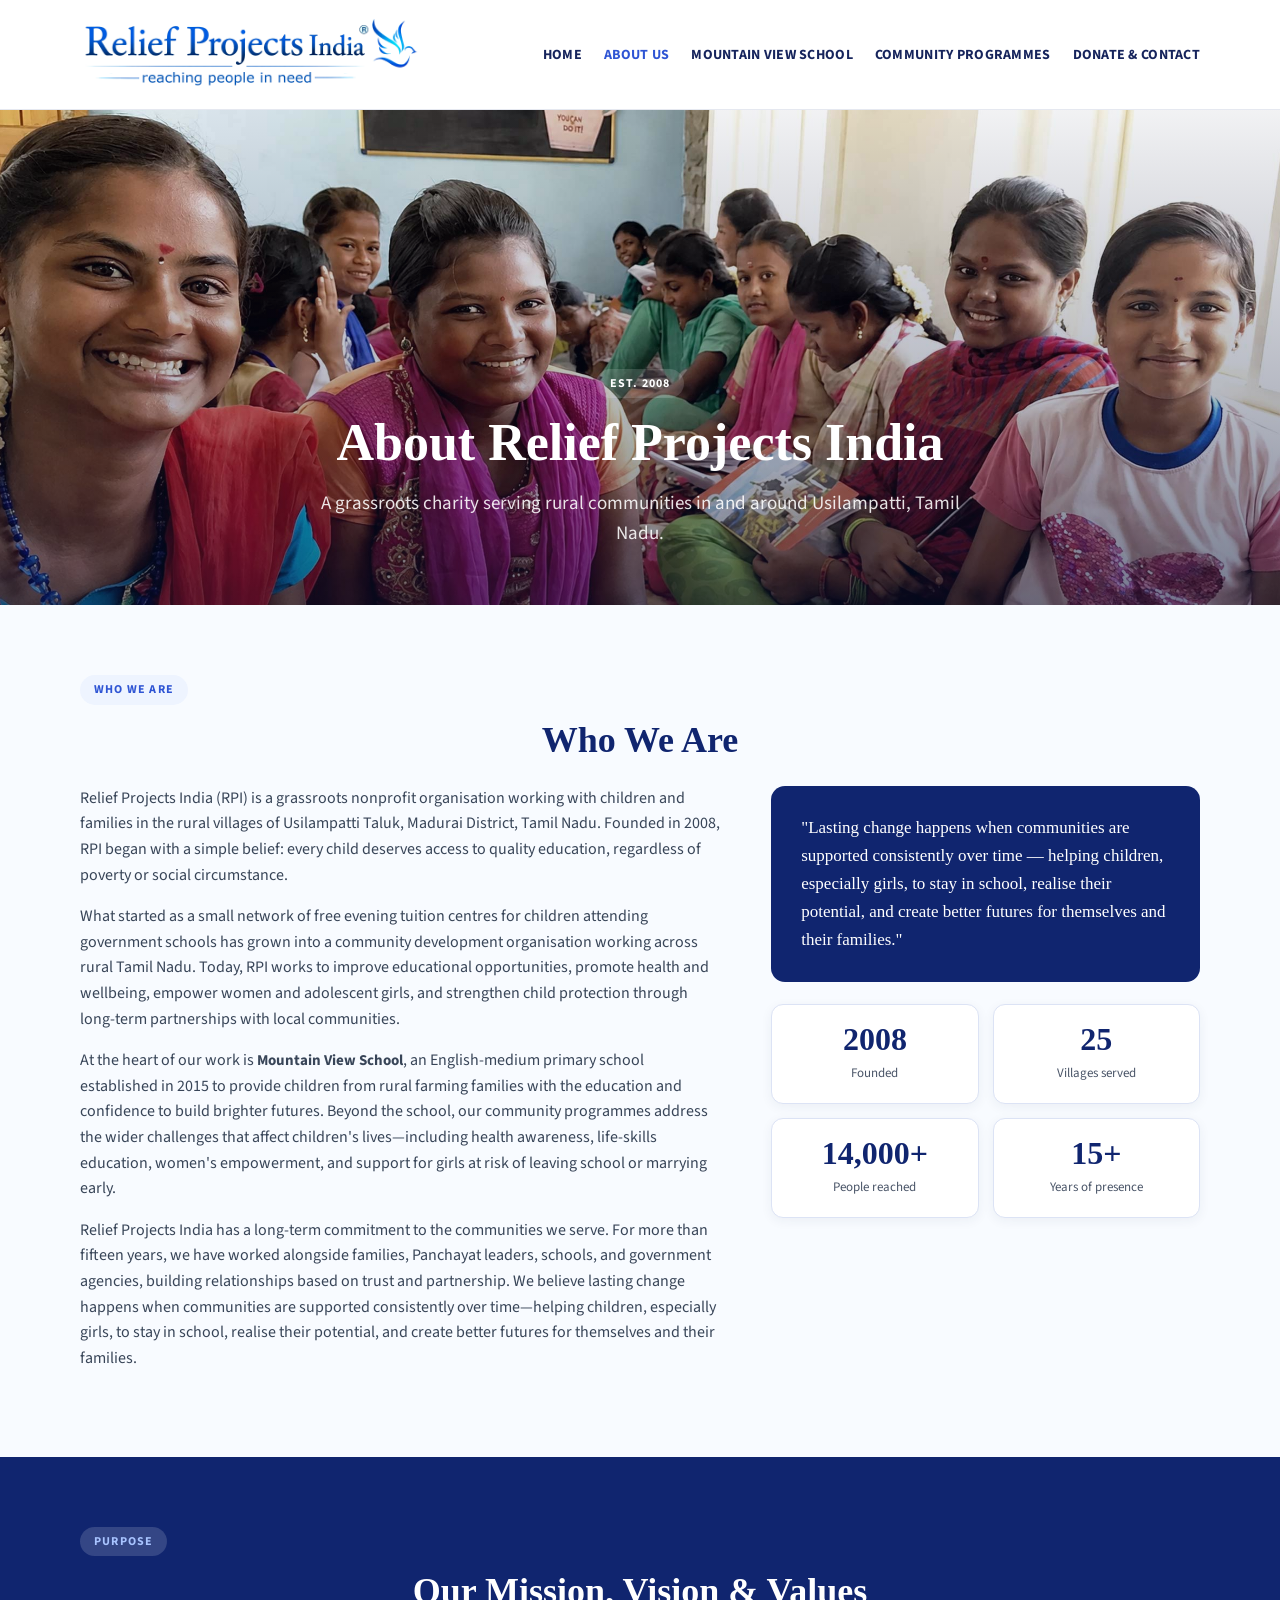
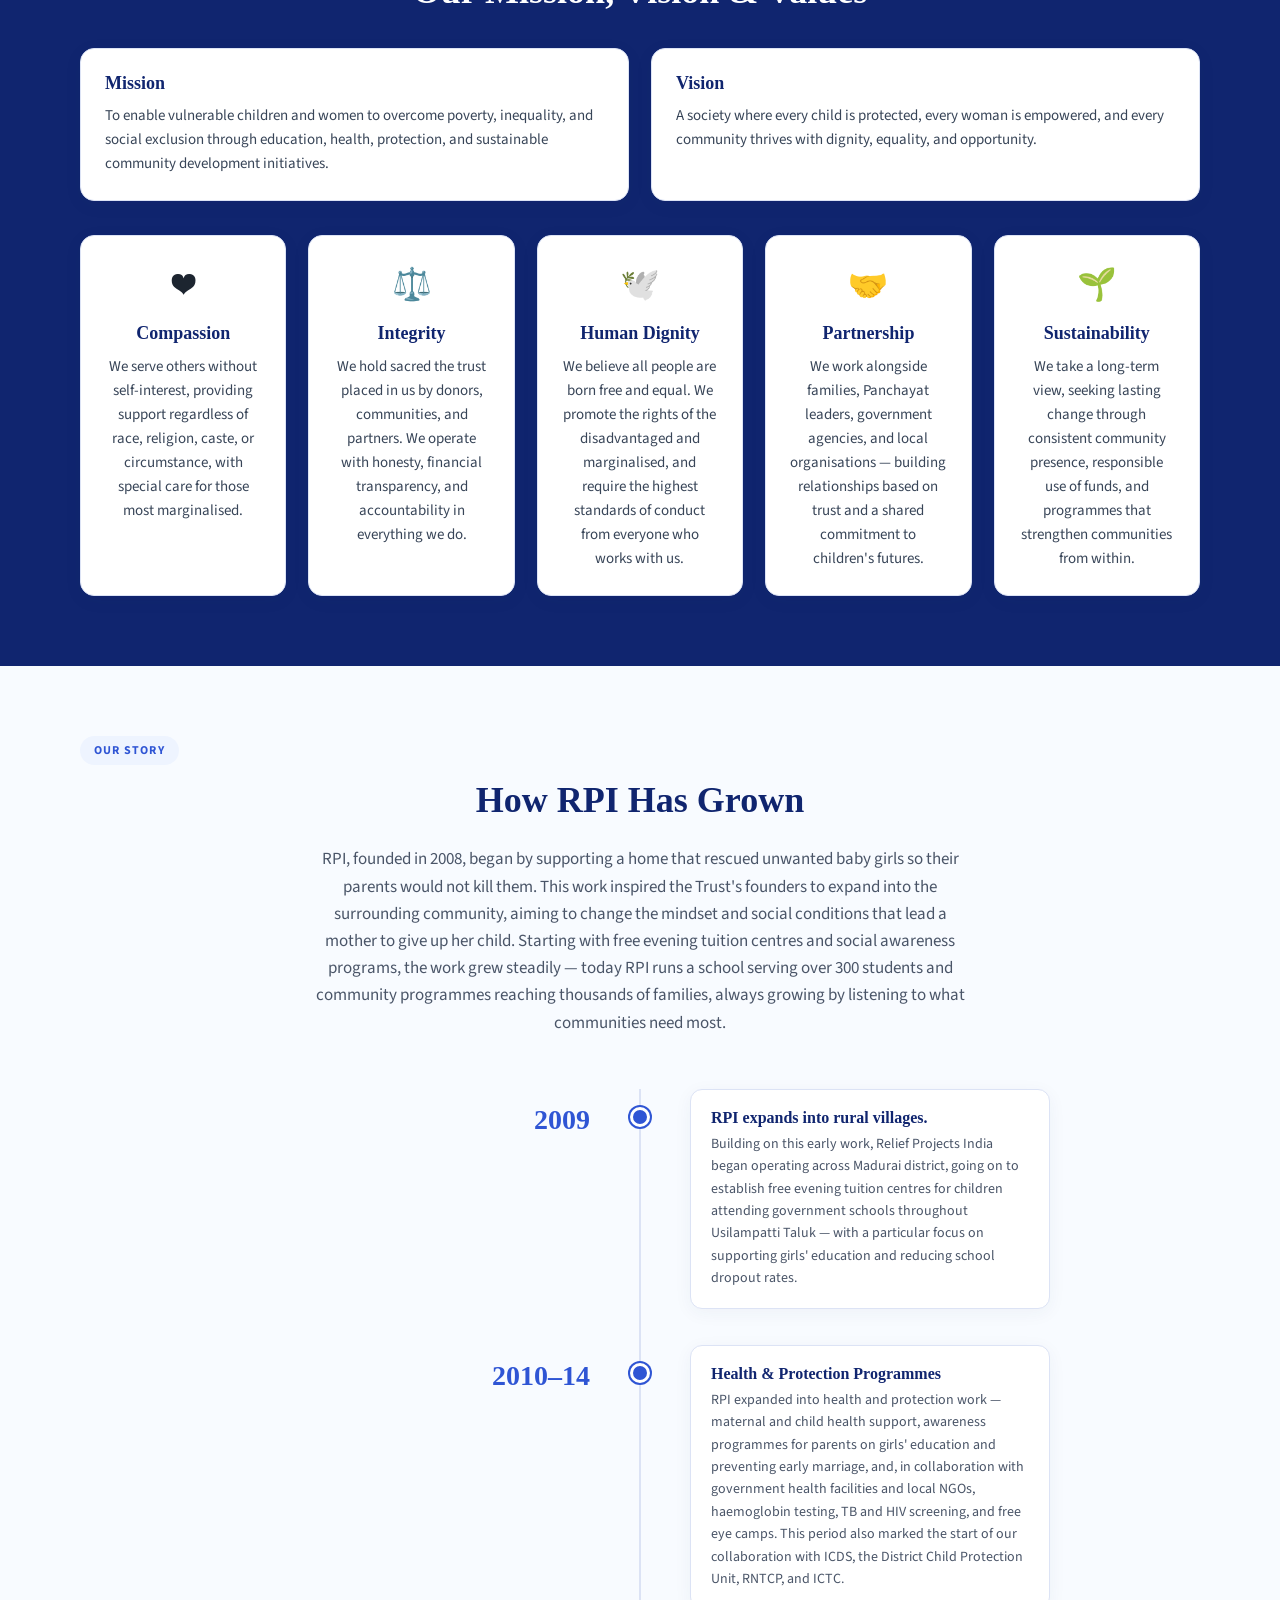
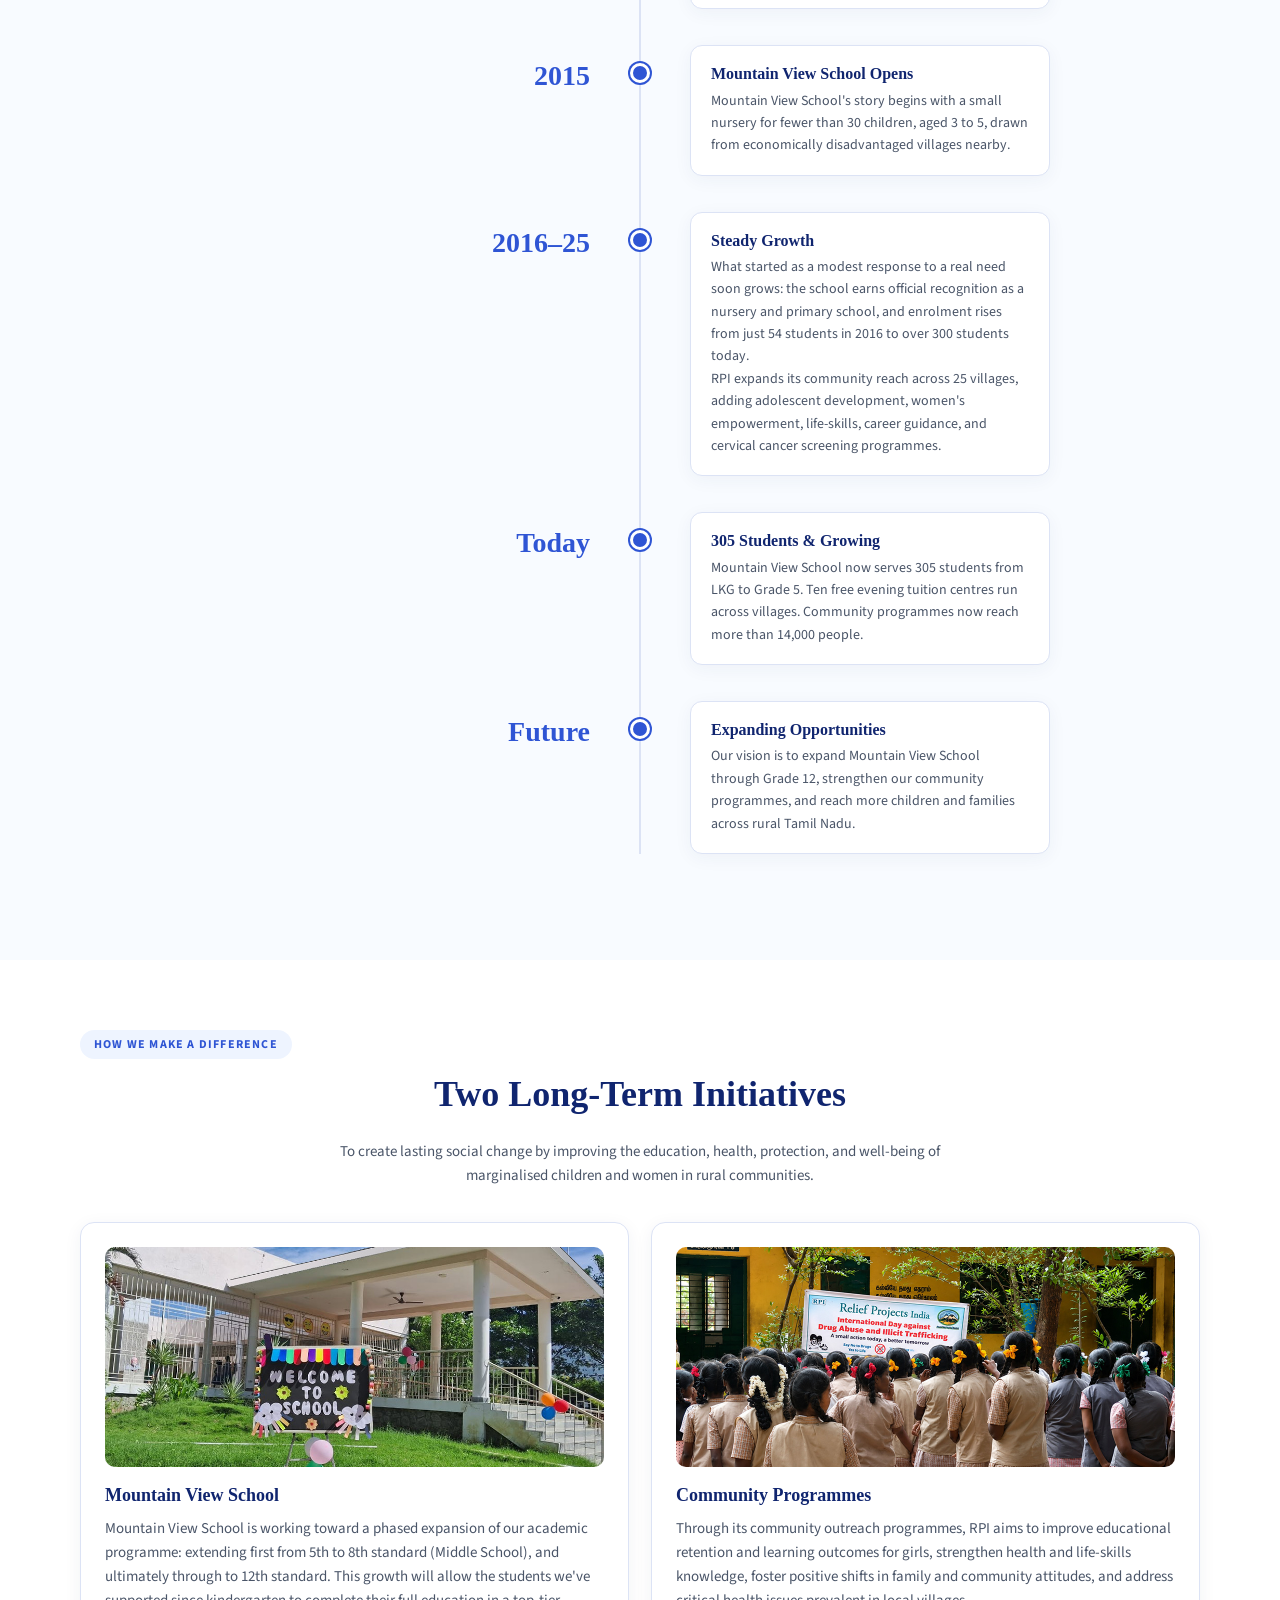
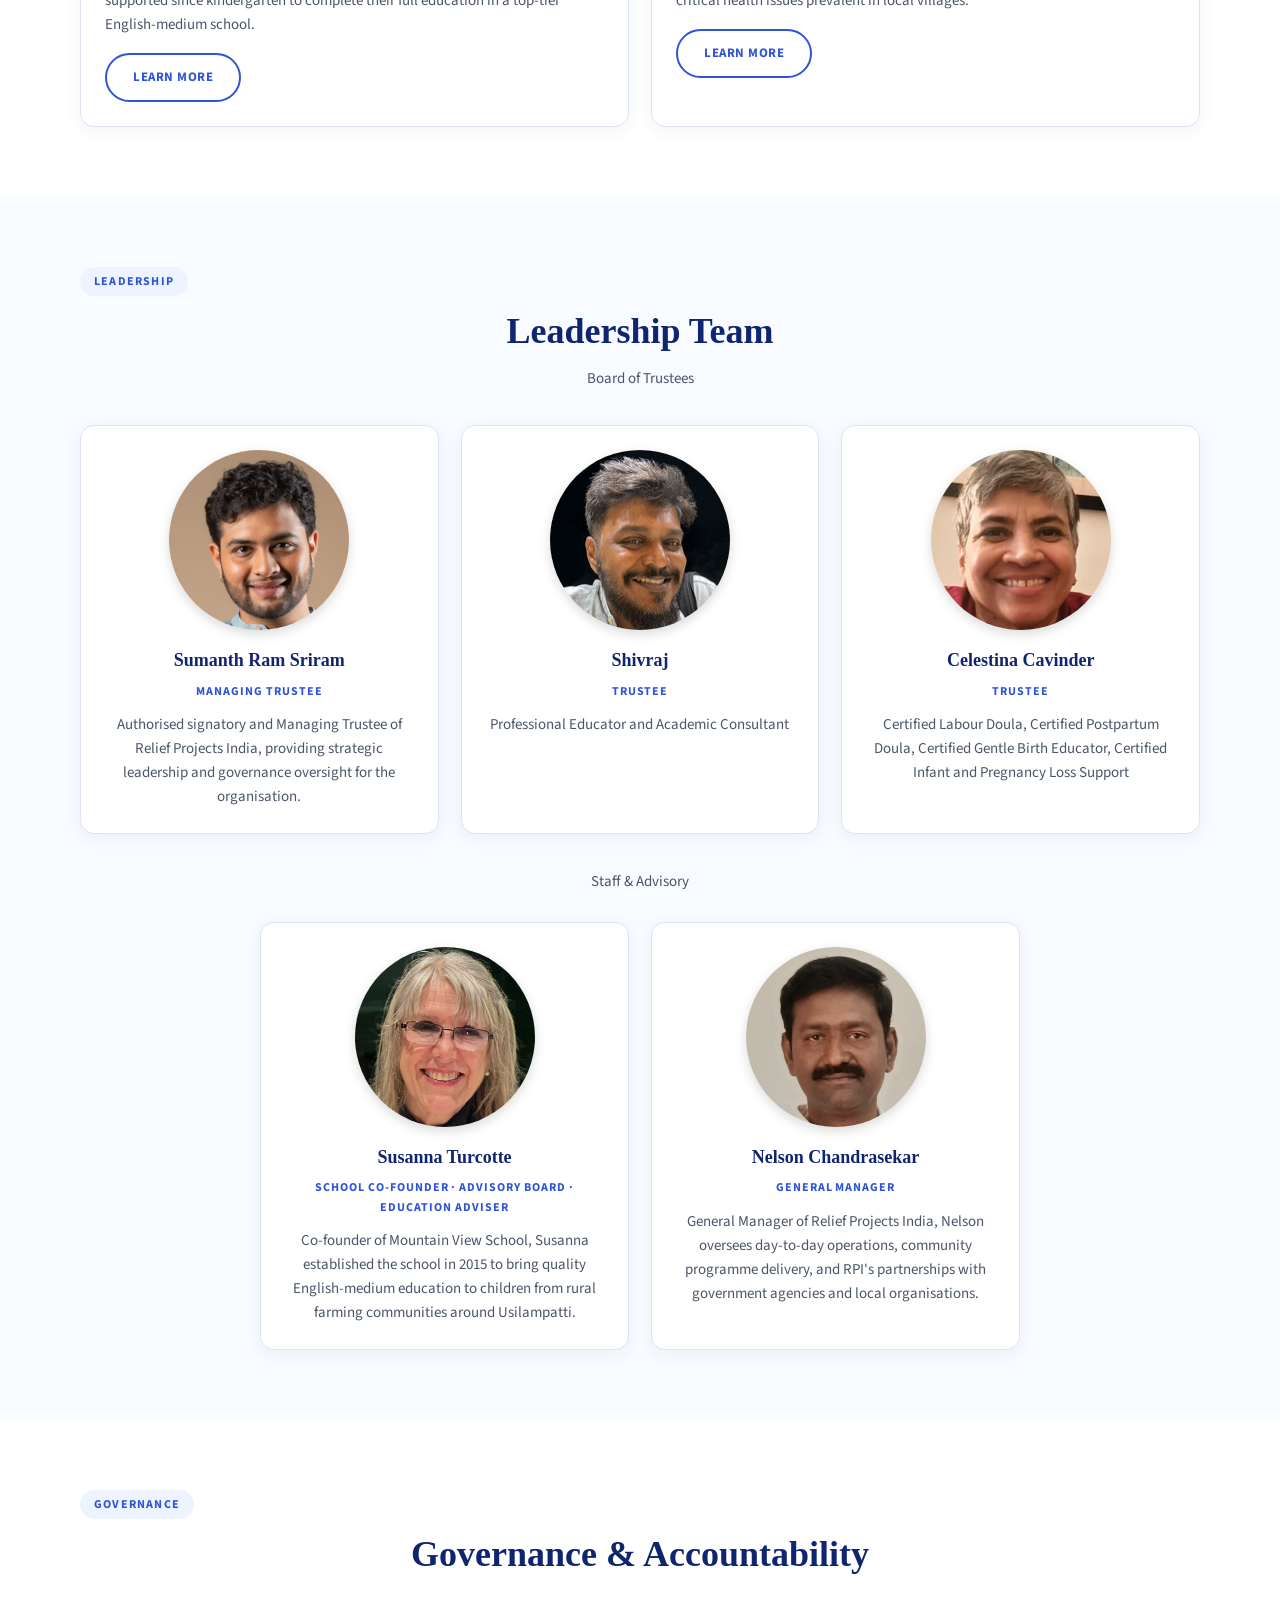
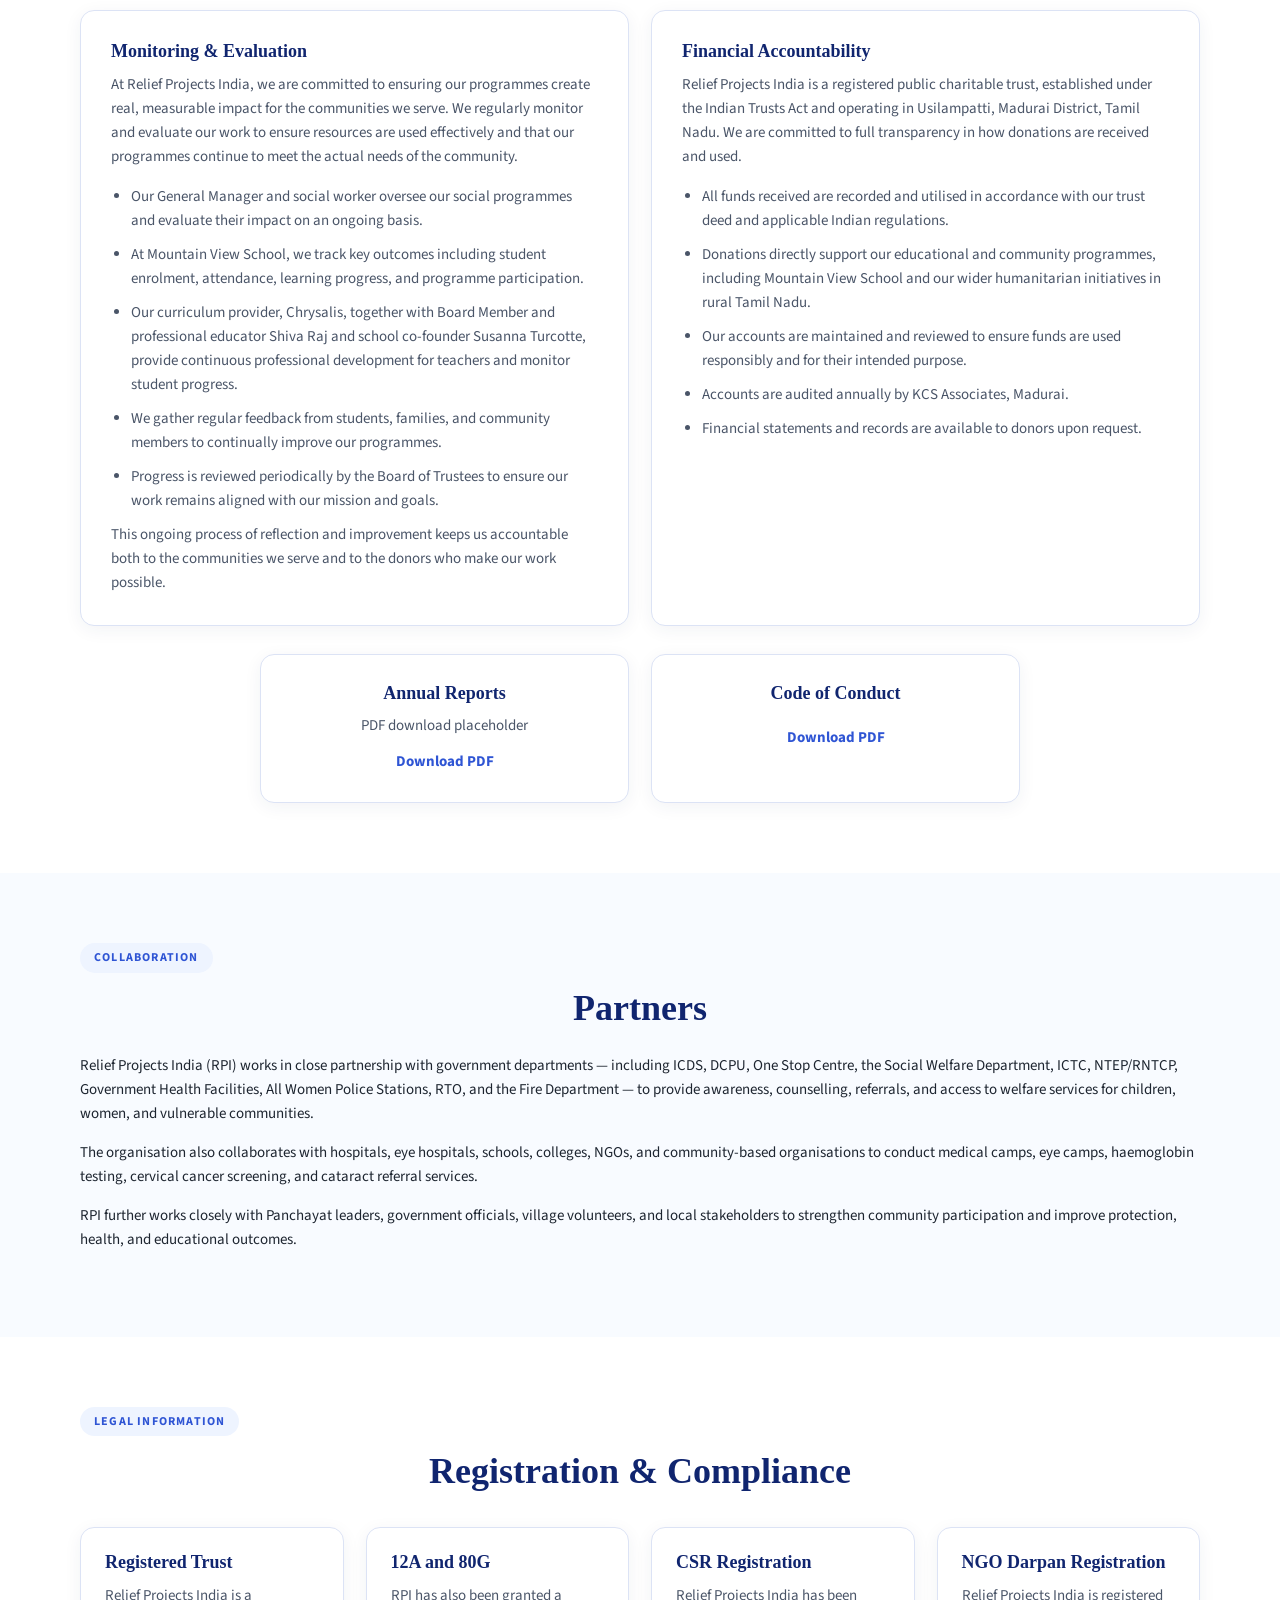
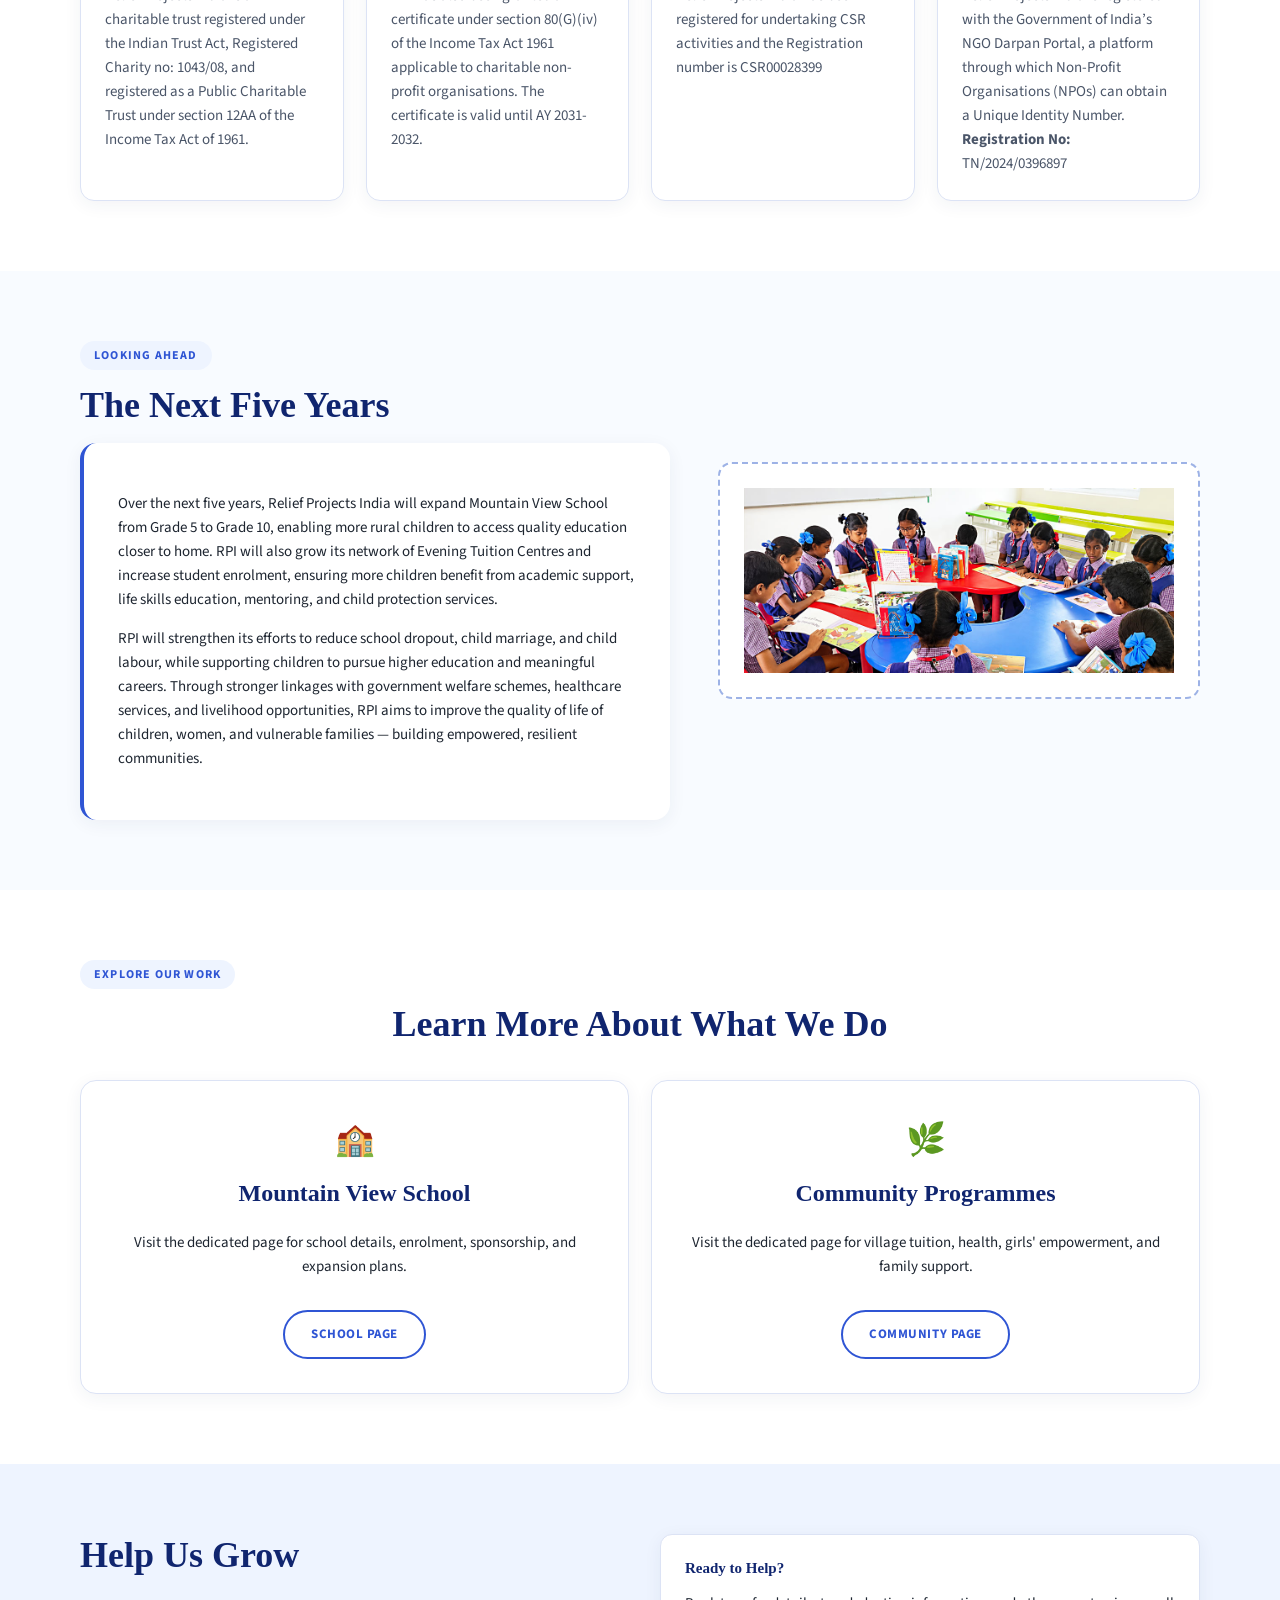
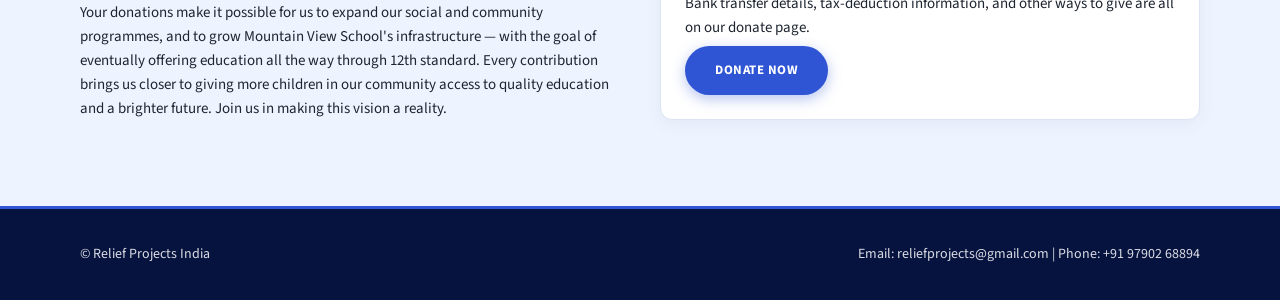
==== commit 40487485: "Add files via upload" ====
--- a/about.html
+++ b/about.html
@@ -3,7 +3,11 @@
 <head>
     <meta charset="UTF-8">
     <meta name="viewport" content="width=device-width, initial-scale=1.0">
-    <title>About Us – Relief Projects India</title>
+    <title>About Us – Relief Projects India</title><link rel="icon" type="image/png" href="/favicons/favicon-96x96.png" sizes="96x96" />
+<link rel="icon" type="image/svg+xml" href="/favicons/favicon.svg" />
+<link rel="shortcut icon" href="/favicons/favicon.ico" />
+<link rel="apple-touch-icon" sizes="180x180" href="/favicons/apple-touch-icon.png" />
+<link rel="manifest" href="/favicons/site.webmanifest" />
     <link rel="stylesheet" href="styles.css">
     
 </head>
@@ -31,7 +35,7 @@
         <div class="page-hero-overlay"></div>
         <div class="page-hero-content">
             <div class="container">
-                <span class="section-label" style="background:rgba(255,255,255,0.15); color:#ffffff;">Est. 2009 · Usilampatti</span>
+                <span class="section-label" style="background:rgba(255,255,255,0.15); color:#ffffff;">Est. 2008</span>
                 <h1>About Relief Projects India</h1>
                 <p>A grassroots charity serving rural communities in and around Usilampatti, Tamil Nadu.</p>
             </div>
@@ -45,7 +49,7 @@
             <h2>Who We Are</h2>
             <div class="who-grid">
             <div class="who-text">
-                <p>Relief Projects India (RPI) is a grassroots nonprofit organisation working with children and families in the rural villages of Usilampatti Taluk, Madurai District, Tamil Nadu. Founded in 2009, RPI began with a simple belief: every child deserves access to quality education, regardless of poverty or social circumstance.</p>
+                <p>Relief Projects India (RPI) is a grassroots nonprofit organisation working with children and families in the rural villages of Usilampatti Taluk, Madurai District, Tamil Nadu. Founded in 2008, RPI began with a simple belief: every child deserves access to quality education, regardless of poverty or social circumstance.</p>
                 <p>What started as a small network of free evening tuition centres for children attending government schools has grown into a community development organisation working across rural Tamil Nadu. Today, RPI works to improve educational opportunities, promote health and wellbeing, empower women and adolescent girls, and strengthen child protection through long-term partnerships with local communities.</p>
                 <p>At the heart of our work is <strong>Mountain View School</strong>, an English-medium primary school established in 2015 to provide children from rural farming families with the education and confidence to build brighter futures. Beyond the school, our community programmes address the wider challenges that affect children's lives—including health awareness, life-skills education, women's empowerment, and support for girls at risk of leaving school or marrying early.</p>
                 <p>Relief Projects India has a long-term commitment to the communities we serve. For more than fifteen years, we have worked alongside families, Panchayat leaders, schools, and government agencies, building relationships based on trust and partnership. We believe lasting change happens when communities are supported consistently over time—helping children, especially girls, to stay in school, realise their potential, and create better futures for themselves and their families.</p>
@@ -55,7 +59,7 @@
                         <p>"Lasting change happens when communities are supported consistently over time — helping children, especially girls, to stay in school, realise their potential, and create better futures for themselves and their families."</p>
                     </div>
                     <div class="who-stats">
-                        <div class="who-stat"><strong>2009</strong><span>Founded</span></div>
+                        <div class="who-stat"><strong>2008</strong><span>Founded</span></div>
                         <div class="who-stat"><strong>25</strong><span>Villages served</span></div>
                         <div class="who-stat"><strong>14,000+</strong><span>People reached</span></div>
                         <div class="who-stat"><strong>15+</strong><span>Years of presence</span></div>
@@ -95,7 +99,7 @@
         <div class="container">
             <span class="section-label">Our Story</span>
             <h2>How RPI Has Grown</h2>
-            <p class="history-intro">From a small evening tuition programme in 2009 to a school serving over 300 students and community programmes reaching thousands of families, RPI has grown steadily by listening to what communities need most.</p>
+            <p class="history-intro">RPI, founded in 2008, began by supporting a home that rescued unwanted baby girls so their parents would not kill them. This work inspired the Trust's founders to expand into the surrounding community, aiming to change the mindset and social conditions that lead a mother to give up her child. Starting with free evening tuition centres and social awareness programs, the work grew steadily — today RPI runs a school serving over 300 students and community programmes reaching thousands of families, always growing by listening to what communities need most.</p>
 
             <div class="timeline">
                 <div class="timeline-item">
@@ -104,8 +108,8 @@
                     </div>
                     <div class="timeline-right">
                         <div class="timeline-content">
-                            <h3>RPI Founded</h3>
-                            <p>Relief Projects India is established in Usilampatti, beginning with free evening tuition centres for children attending government schools, with a particular emphasis on supporting girls' education and reducing school dropout rates.</p>
+                            <h3>RPI expands into rural villages.</h3>
+                            <p>Building on this early work, Relief Projects India began operating across Madurai district, going on to establish free evening tuition centres for children attending government schools throughout Usilampatti Taluk — with a particular focus on supporting girls' education and reducing school dropout rates.</p>
                         </div>
                     </div>
                 </div>
@@ -154,7 +158,7 @@
                     <div class="timeline-right">
                         <div class="timeline-content">
                             <h3>305 Students &amp; Growing</h3>
-                            <p>Mountain View School serves 305 students from LKG to Grade 5. Ten free evening tuition centres run across villages. Community programmes now reach more than 14,000 people.</p>
+                            <p>Mountain View School now serves 305 students from LKG to Grade 5. Ten free evening tuition centres run across villages. Community programmes now reach more than 14,000 people.</p>
                         </div>
                     </div>
                 </div>
--- a/styles.css
+++ b/styles.css
@@ -1,1054 +1,1054 @@
-/* ============================================================
-   Relief Projects India – Main Stylesheet
-   ============================================================ */
-
-@import url('https://fonts.googleapis.com/css2?family=Playfair+Display:wght@700;800&family=Source+Sans+3:wght@400;600;700&display=swap');
-
-/* ── Reset & base ── */
-* {
-	box-sizing: border-box;
-	font-size: 15px;
-}
-
-body {
-    margin: 0;
-    font-family: 'Source Sans 3', Arial, Helvetica, sans-serif;
-    color: #1d2530;
-    background: #ffffff;
-    line-height: 1.6;
-}
-
-img {
-    max-width: 100%;
-    display: block;
-}
-
-/* ── Layout container ── */
-.container {
-    width: min(1120px, 92%);
-    margin: 0 auto;
-}
-
-/* ── Typography ── */
-h1, h2, h3 {
-    color: #10256f;
-    line-height: 1.2;
-    font-family: Georgia, "Times New Roman", Times, serif;
-}
-
-h1 {
-    font-size: clamp(32px, 3.8vw, 46px);
-    margin: 10px 0 18px;
-    color: #ffffff;
-}
-
-h2 {
-    font-size: clamp(26px, 3vw, 36px);
-    margin: 0 0 24px;
-    text-align: center;
-}
-
-h3 {
-    margin-top: 0;
-}
-
-/* ── Header & navigation ── */
-.site-header {
-    background: #ffffff;
-    border-bottom: 1px solid #e5e8f0;
-    position: sticky;
-    top: 0;
-    z-index: 100;
-}
-
-.header-inner {
-    display: flex;
-    align-items: center;
-    justify-content: space-between;
-    gap: 30px;
-    padding: 18px 0;
-}
-
-.logo-link {
-    flex-shrink: 0;
-    text-decoration: none;
-}
-
-.site-logo {
-    width: 340px;
-    height: auto;
-}
-
-.main-nav {
-    display: flex;
-    flex-wrap: wrap;
-    gap: 22px;
-    justify-content: flex-end;
-    align-items: center;
-}
-
-.main-nav a {
-    color: #16245c;
-    text-decoration: none;
-    font-size: 14px;
-    font-weight: 700;
-    text-transform: uppercase;
-    letter-spacing: 0.02em;
-    white-space: nowrap;
-    transition: color 0.15s ease;
-}
-
-.main-nav a:hover,
-.main-nav a.active {
-    color: #2f55d4;
-}
-
-/* ── Buttons ── */
-.button {
-    display: inline-block;
-    background: #2f55d4;
-    color: #ffffff;
-    text-decoration: none;
-    padding: 14px 30px;
-    border-radius: 50px;
-    font-weight: bold;
-    letter-spacing: 0.04em;
-    text-transform: uppercase;
-    font-size: 13px;
-    box-shadow: 0 4px 14px rgba(47, 85, 212, 0.35);
-    transition: all 0.2s ease;
-}
-
-.button:hover {
-    background: #203f9e;
-    transform: translateY(-2px);
-    box-shadow: 0 8px 22px rgba(47, 85, 212, 0.45);
-}
-
-.text-link {
-    color: #2f55d4;
-    font-weight: bold;
-    text-decoration: none;
-}
-
-/* ── Homepage hero slideshow ── */
-.hero {
-    position: relative;
-    width: 100%;
-    height: 82vh;
-    min-height: 520px;
-    max-height: 860px;
-    overflow: hidden;
-    display: flex;
-    align-items: flex-start;
-    padding-top: 70px;
-}
-
-.hero-overlay {
-    position: absolute;
-    inset: 0;
-    background: linear-gradient(
-        to top,
-        rgba(5, 15, 50, 0.05) 0%,
-        rgba(5, 15, 50, 0.28) 40%,
-        rgba(5, 15, 50, 0.50) 100%
-    );
-    z-index: 1;
-}
-
-.hero-content {
-    position: relative;
-    z-index: 2;
-    max-width: 700px;
-}
-
-.slide {
-    position: absolute;
-    inset: 0;
-    width: 100%;
-    height: 100%;
-    object-fit: cover;
-    opacity: 0;
-    transition: opacity 1.2s ease-in-out;
-}
-
-.slide.active {
-    opacity: 1;
-}
-
-.eyebrow {
-    color: #6699ff;
-    font-weight: bold;
-    text-transform: uppercase;
-    letter-spacing: 0.08em;
-    font-size: 13px;
-    margin-bottom: 10px;
-}
-
-.hero-intro {
-    font-size: 19px;
-    max-width: 520px;
-    margin-bottom: 8px;
-    color: rgba(255, 255, 255, 0.88);
-}
-
-/* Slideshow dots */
-.slide-dots {
-    position: absolute;
-    bottom: 28px;
-    left: 50%;
-    transform: translateX(-50%);
-    display: flex;
-    gap: 10px;
-    z-index: 3;
-}
-
-.dot {
-    width: 9px;
-    height: 9px;
-    border-radius: 50%;
-    background: rgba(255, 255, 255, 0.45);
-    transition: background 0.3s ease, transform 0.3s ease;
-    cursor: pointer;
-}
-
-.dot.active {
-    background: #ffffff;
-    transform: scale(1.25);
-}
-
-/* ── General sections ── */
-.section {
-    padding: 60px 0;
-}
-
-/* ── Cards ── */
-.cards {
-    display: grid;
-    gap: 22px;
-}
-
-.three-cards {
-    grid-template-columns: repeat(3, 1fr);
-}
-
-.four-cards {
-    grid-template-columns: repeat(4, 1fr);
-}
-
-.card,
-.mini-card,
-.bank-box {
-    background: #ffffff;
-    border: 1px solid #dce3f5;
-    border-radius: 12px;
-    padding: 24px;
-    box-shadow: 0 4px 18px rgba(30, 50, 90, 0.06);
-}
-
-.card {
-    border-left: 4px solid #2f55d4;
-    border-top: 1px solid #dce3f5;
-    border-right: 1px solid #dce3f5;
-    border-bottom: 1px solid #dce3f5;
-}
-
-.card,
-.mini-card {
-    transition: transform 0.2s ease, box-shadow 0.2s ease;
-}
-
-.card:hover,
-.mini-card:hover {
-    transform: translateY(-4px);
-    box-shadow: 0 10px 30px rgba(30, 50, 90, 0.12);
-}
-
-/* ── Homepage sections ── */
-.what-we-do {
-    background: #ffffff;
-}
-
-/* Impact bar */
-.impact {
-    background: linear-gradient(135deg, #10256f 0%, #1a3a9e 100%);
-    color: #ffffff;
-    padding: 50px 0;
-}
-
-.impact-grid {
-    display: grid;
-    grid-template-columns: repeat(4, 1fr);
-    gap: 20px;
-    text-align: center;
-}
-
-.impact-item strong {
-    display: block;
-    font-size: 56px;
-    line-height: 1;
-    margin-bottom: 10px;
-    font-family: 'Playfair Display', Georgia, serif;
-}
-
-.impact-item span {
-    font-size: 15px;
-    padding-top: 10px;
-    border-top: 2px solid rgba(47, 85, 212, 0.6);
-    display: inline-block;
-    padding-left: 8px;
-    padding-right: 8px;
-}
-
-/* Split section */
-.split-section {
-    background: #f8fbff;
-}
-
-.split-grid {
-    display: grid;
-    grid-template-columns: 1fr 1fr;
-    gap: 40px;
-    align-items: center;
-}
-
-.image-placeholder {
-    min-height: 280px;
-    border-radius: 12px;
-    background: linear-gradient(135deg, #dce8ff, #f8fbff);
-    border: 2px dashed #9db2e6;
-    display: flex;
-    align-items: center;
-    justify-content: center;
-    color: #344b91;
-    font-weight: bold;
-    text-align: center;
-    padding: 20px;
-}
-
-/* Community section */
-.community-section {
-    background: #ffffff;
-}
-
-/* Support / donate section */
-.support-section {
-    background: #eef4ff;
-    padding: 60px 0;
-}
-
-.support-grid {
-    display: grid;
-    grid-template-columns: 1fr 1fr;
-    gap: 40px;
-    align-items: start;
-}
-
-.support-grid h2 {
-    text-align: left;
-}
-
-.bank-box p {
-    margin: 6px 0;
-}
-
-.qr-placeholder {
-    margin-top: 18px;
-    width: 170px;
-    height: 170px;
-    border: 2px dashed #9db2e6;
-    border-radius: 8px;
-    display: flex;
-    align-items: center;
-    justify-content: center;
-    text-align: center;
-    color: #344b91;
-    background: #f8fbff;
-    font-weight: bold;
-}
-
-/* ── Inner page hero (all pages except home) ── */
-.page-hero {
-    position: relative;
-    width: 100%;
-    height: 55vh;
-    min-height: 360px;
-    max-height: 600px;
-    overflow: hidden;
-    display: flex;
-    align-items: flex-end;
-    padding-bottom: 56px;
-}
-
-.page-hero-img {
-    position: absolute;
-    inset: 0;
-    width: 100%;
-    height: 100%;
-    object-fit: cover;
-    object-position: center;
-}
-
-.page-hero-overlay {
-    position: absolute;
-    inset: 0;
-    background: linear-gradient(
-        to bottom,
-        rgba(5, 15, 50, 0.05) 0%,
-        rgba(5, 15, 50, 0.30) 60%,
-        rgba(5, 15, 50, 0.52) 100%
-    );
-}
-
-.page-hero-content {
-    position: relative;
-    z-index: 2;
-    text-align: center;
-    width: 100%;
-}
-
-.page-hero h1 {
-    color: #ffffff;
-    margin: 0 0 14px;
-    font-size: clamp(32px, 5vw, 52px);
-}
-
-.page-hero p {
-    font-size: 19px;
-    color: rgba(255, 255, 255, 0.88);
-    max-width: 640px;
-    margin: 0 auto;
-}
-
-/* ── Section label pill ── */
-.section-label {
-    display: inline-block;
-    background: #eef4ff;
-    color: #2f55d4;
-    font-size: 12px;
-    font-weight: 700;
-    text-transform: uppercase;
-    letter-spacing: 0.1em;
-    padding: 5px 14px;
-    border-radius: 50px;
-    margin-bottom: 14px;
-}
-
-/* ── Footer ── */
-.site-footer {
-    background: #07133f;
-    color: #ffffff;
-    padding: 34px 0;
-    border-top: 3px solid #2f55d4;
-}
-
-.footer-grid {
-    display: flex;
-    justify-content: space-between;
-    gap: 20px;
-    flex-wrap: wrap;
-    align-items: center;
-}
-
-.footer-grid p {
-    margin: 0;
-    font-size: 14px;
-    color: rgba(255, 255, 255, 0.85);
-}
-
-/* ── Responsive: tablet (≤900px) ── */
-@media (max-width: 900px) {
-
-    .header-inner {
-        flex-direction: column;
-        align-items: center;
-        text-align: center;
-        padding: 16px 0;
-        gap: 14px;
-    }
-
-    .main-nav {
-        justify-content: center;
-        gap: 14px;
-    }
-
-    .site-logo {
-        width: 300px;
-    }
-
-    .split-grid,
-    .support-grid {
-        grid-template-columns: 1fr;
-    }
-
-    .three-cards,
-    .four-cards,
-    .impact-grid {
-        grid-template-columns: repeat(2, 1fr);
-    }
-
-    .hero {
-        height: 72vh;
-        min-height: 460px;
-        padding-top: 55px;
-    }
-
-    .page-hero {
-        height: 45vh;
-        min-height: 300px;
-        padding-bottom: 40px;
-    }
-}
-
-/* ── Responsive: mobile (≤600px) ── */
-@media (max-width: 600px) {
-
-    .site-logo {
-        width: 240px;
-    }
-
-    .main-nav {
-        gap: 10px;
-    }
-
-    .main-nav a {
-        font-size: 11px;
-    }
-
-    .hero {
-        height: 65vh;
-        min-height: 400px;
-        padding-top: 48px;
-    }
-
-    .page-hero {
-        height: 40vh;
-        min-height: 260px;
-        padding-bottom: 32px;
-    }
-
-    .page-hero p {
-        font-size: 16px;
-    }
-
-    .section,
-    .support-section {
-        padding: 42px 0;
-    }
-
-    .three-cards,
-    .four-cards,
-    .impact-grid {
-        grid-template-columns: 1fr;
-    }
-
-    .hero-intro {
-        font-size: 17px;
-    }
-
-    .impact-item strong {
-        font-size: 44px;
-    }
-
-    h1 {
-        font-size: clamp(30px, 8vw, 44px);
-    }
-
-    .footer-grid {
-        flex-direction: column;
-        text-align: center;
-        gap: 8px;
-    }
-}
-
-/* ============================================================
-   About Page Styles
-   ============================================================ */
-
-.page-hero {
-            position: relative;
-            width: 100%;
-            height: 55vh;
-            min-height: 360px;
-            max-height: 600px;
-            overflow: hidden;
-            display: flex;
-            align-items: flex-end;
-            padding-bottom: 56px;
-        }
-        .page-hero-img {
-            position: absolute;
-            inset: 0;
-            width: 100%;
-            height: 100%;
-            object-fit: cover;
-            object-position: center;
-        }
-        .page-hero-overlay {
-            position: absolute;
-            inset: 0;
-            background: linear-gradient(to bottom, rgba(5, 15, 50, 0.05) 0%, rgba(5, 15, 50, 0.30) 60%, rgba(5, 15, 50, 0.55) 100%);
-        }
-        .page-hero-content {
-            position: relative;
-            z-index: 2;
-            text-align: center;
-            width: 100%;
-        }
-        .page-hero h1 {
-            color: #ffffff;
-            margin: 0 0 14px;
-            font-size: clamp(32px, 5vw, 52px);
-        }
-        .page-hero p {
-            font-size: 19px;
-            color: rgba(255,255,255,0.88);
-            max-width: 680px;
-            margin: 0 auto;
-        }
-        .section-label {
-            display: inline-block;
-            background: #eef4ff;
-            color: #2f55d4;
-            font-size: 12px;
-            font-weight: 700;
-            text-transform: uppercase;
-            letter-spacing: 0.1em;
-            padding: 5px 14px;
-            border-radius: 50px;
-            margin-bottom: 14px;
-        }
-        .about-section {
-            padding: 70px 0;
-            background: #ffffff;
-        }
-        .about-section.alt {
-            background: #f8fbff;
-        }
-        .about-section.blue {
-            background: #10256f;
-            color: #ffffff;
-        }
-        .about-section.blue h2,
-        .about-section.blue h3 {
-            color: #ffffff;
-        }
-        .about-section.blue p {
-            color: rgba(255,255,255,0.84);
-        }
-        .intro-grid,
-        .two-column-grid {
-            display: grid;
-            grid-template-columns: 1.1fr 0.9fr;
-            gap: 48px;
-            align-items: center;
-        }
-        .intro-grid h2,
-        .two-column-grid h2 {
-            text-align: left;
-            margin-bottom: 16px;
-        }
-        .placeholder-box {
-            background: #ffffff;
-            border: 2px dashed #9db2e6;
-            border-radius: 14px;
-            min-height: 220px;
-            display: flex;
-            align-items: center;
-            justify-content: center;
-            text-align: center;
-            color: #344b91;
-            font-weight: 700;
-            padding: 24px;
-        }
-        .blue .placeholder-box {
-            background: rgba(255,255,255,0.08);
-            border-color: rgba(255,255,255,0.28);
-            color: #ffffff;
-        }
-        .mission-grid,
-        .values-grid,
-        .work-grid,
-        .team-grid,
-        .governance-grid,
-        .legal-grid,
-        .partner-grid,
-        .downloads-grid {
-            display: grid;
-            gap: 22px;
-            margin-top: 34px;
-        }
-        .mission-grid {
-            grid-template-columns: repeat(2, 1fr);
-        }
-        .values-grid {
-            grid-template-columns: repeat(5, 1fr);
-        }
-        .work-grid {
-            grid-template-columns: repeat(2, 1fr);
-        }
-        .team-grid {
-            grid-template-columns: repeat(3, 1fr);
-        }
-		.team-avatar {
-   			width: 180px;
-    		height: 180px;
-    		margin: 0 auto 20px;
-    		overflow: hidden;
-    		border-radius: 50%;      /* Makes it a circle */
-    		box-shadow: 0 4px 12px rgba(0,0,0,0.15);
-		}
-
-		.team-avatar img {
-    		width: 100%;
-    		height: 100%;
-    		object-fit: cover;       /* Fills the circle */
-    		display: block;
-		}
-        .governance-grid {
-            grid-template-columns: repeat(2, 1fr);
-            align-items: stretch;
-        }
-        .legal-grid {
-            grid-template-columns: repeat(4, 1fr);
-        }
-        .partner-grid {
-            grid-template-columns: repeat(4, 1fr);
-        }
-        .downloads-grid {
-            grid-template-columns: repeat(2, minmax(260px, 1fr));
-            max-width: 760px;
-            margin-left: auto;
-            margin-right: auto;
-        }
-        .info-card,
-        .value-card,
-        .work-card,
-        .team-card,
-        .governance-card,
-        .legal-card,
-        .partner-card,
-        .download-card {
-            background: #ffffff;
-            border: 1px solid #dce3f5;
-            border-radius: 14px;
-            padding: 24px;
-            box-shadow: 0 4px 18px rgba(30,50,90,0.06);
-        }
-        .value-card,
-        .team-card,
-        .partner-card,
-        .download-card {
-            text-align: center;
-        }
-        .info-card h3,
-        .value-card h3,
-        .work-card h3,
-        .team-card h3,
-        .governance-card h3,
-        .legal-card h3,
-        .partner-card h3,
-        .download-card h3 {
-            margin: 0 0 10px;
-            font-size: 18px;
-        }
-        .info-card p,
-        .value-card p,
-        .work-card p,
-        .team-card p,
-        .governance-card p,
-        .legal-card p,
-        .partner-card p,
-        .download-card p {
-            margin: 0;
-            color: #4a5568;
-            font-size: 15px;
-        }
-
-        .governance-card {
-            padding: 30px;
-        }
-        .governance-card ul {
-            margin: 16px 0 0;
-            padding-left: 20px;
-            color: #4a5568;
-            font-size: 15px;
-            line-height: 1.6;
-        }
-        .governance-card li {
-            margin-bottom: 10px;
-        }
-        .governance-card p + p {
-            margin-top: 14px;
-        }
-        .downloads-grid {
-            margin-top: 28px;
-        }
-        .download-card {
-            text-align: center;
-            padding: 28px 24px;
-        }
-        .download-card a {
-            display: inline-block;
-            margin-top: 12px;
-            color: #2f55d4;
-            font-weight: 700;
-            text-decoration: none;
-        }
-        .icon {
-            font-size: 32px;
-            display: block;
-            margin-bottom: 12px;
-        }
-
-        /* ── History timeline ── */
-        .history-intro {
-            text-align: center;
-            color: #4a5568;
-            font-size: 17px;
-            max-width: 650px;
-            margin: 0 auto 52px;
-        }
-        .timeline {
-            position: relative;
-            max-width: 820px;
-            margin: 44px auto 0;
-        }
-        .timeline::before {
-            content: '';
-            position: absolute;
-            left: 50%;
-            top: 0;
-            bottom: 0;
-            width: 2px;
-            background: #dce3f5;
-            transform: translateX(-50%);
-        }
-        .timeline-item {
-            display: grid;
-            grid-template-columns: 1fr 1fr;
-            gap: 40px;
-            margin-bottom: 36px;
-            position: relative;
-            align-items: start;
-        }
-        .timeline-item::after {
-            content: '';
-            position: absolute;
-            left: 50%;
-            top: 18px;
-            width: 14px;
-            height: 14px;
-            background: #2f55d4;
-            border-radius: 50%;
-            transform: translateX(-50%);
-            border: 3px solid #ffffff;
-            box-shadow: 0 0 0 2px #2f55d4;
-            z-index: 1;
-        }
-        .timeline-left {
-            text-align: right;
-            padding-right: 30px;
-        }
-        .timeline-right {
-            padding-left: 30px;
-        }
-        .timeline-year {
-            font-family: Georgia, "Times New Roman", Times, serif;
-            font-size: 28px;
-            font-weight: bold;
-            color: #2f55d4;
-            line-height: 1.2;
-            padding-top: 14px;
-        }
-        .timeline-content {
-            background: #ffffff;
-            border: 1px solid #dce3f5;
-            border-radius: 12px;
-            padding: 18px 20px;
-            box-shadow: 0 4px 18px rgba(30,50,90,0.05);
-        }
-        .timeline-content h3 {
-            margin: 0 0 6px;
-            font-size: 16px;
-        }
-        .timeline-content p {
-            margin: 0;
-            font-size: 14px;
-            color: #4a5568;
-            line-height: 1.6;
-        }
-        .work-card img {
-            width: 100%;
-            height: 220px;
-            object-fit: cover;
-            border-radius: 10px;
-            margin-bottom: 18px;
-        }
-        .team-role {
-            color: #2f55d4;
-            font-size: 12px;
-            font-weight: 700;
-            text-transform: uppercase;
-            letter-spacing: 0.08em;
-            margin-bottom: 12px;
-        }
-        .partner-card {
-            min-height: 110px;
-            display: flex;
-            flex-direction: column;
-            justify-content: center;
-            border-style: dashed;
-        }
-        .looking-ahead-box {
-            background: #ffffff;
-            border-radius: 16px;
-            padding: 34px;
-            box-shadow: 0 4px 18px rgba(30,50,90,0.06);
-            border-left: 4px solid #2f55d4;
-        }
-        .explore-card {
-            background: #ffffff;
-            border: 1px solid #dce3f5;
-            border-radius: 16px;
-            padding: 34px;
-            text-align: center;
-            box-shadow: 0 4px 18px rgba(30,50,90,0.06);
-        }
-        .explore-card h3 {
-            font-size: 24px;
-        }
-        .button-outline-light {
-            display: inline-block;
-            border: 2px solid #2f55d4;
-            color: #2f55d4;
-            text-decoration: none;
-            padding: 12px 26px;
-            border-radius: 50px;
-            font-weight: bold;
-            font-size: 13px;
-            text-transform: uppercase;
-            letter-spacing: 0.04em;
-            margin-top: 16px;
-        }
-        .support-section {
-            background: #eef4ff;
-            padding: 70px 0;
-        }
-        .support-grid {
-            display: grid;
-            grid-template-columns: 1fr 1fr;
-            gap: 40px;
-            align-items: start;
-        }
-        .support-grid h2 {
-            text-align: left;
-        }
-        /* ── Who We Are layout ── */
-        .who-grid {
-            display: grid;
-            grid-template-columns: 1.2fr 0.8fr;
-            gap: 48px;
-            align-items: start;
-            margin-top: 10px;
-        }
-        .who-text p {
-            font-size: 16px;
-            color: #384558;
-            margin-top: 0;
-        }
-        .pull-quote {
-            background: #10256f;
-            border-radius: 14px;
-            padding: 28px 30px;
-            margin-bottom: 22px;
-        }
-        .pull-quote p {
-            font-family: Georgia, "Times New Roman", Times, serif;
-            font-size: 17px;
-            line-height: 1.65;
-            color: #ffffff;
-            margin: 0;
-        }
-        .who-stats {
-            display: grid;
-            grid-template-columns: 1fr 1fr;
-            gap: 14px;
-        }
-        .who-stat {
-            background: #ffffff;
-            border: 1px solid #dce3f5;
-            border-radius: 12px;
-            padding: 18px;
-            text-align: center;
-            box-shadow: 0 3px 12px rgba(30,50,90,0.06);
-        }
-        .who-stat strong {
-            display: block;
-            font-family: Georgia, "Times New Roman", Times, serif;
-            font-size: 32px;
-            color: #10256f;
-            line-height: 1;
-            margin-bottom: 6px;
-        }
-        .who-stat span {
-            font-size: 13px;
-            color: #4a5568;
-        }
-
-        .about-section.blue .info-card,
-        .about-section.blue .value-card {
-            color: #1d2530;
-        }
-        .about-section.blue .info-card h3,
-        .about-section.blue .value-card h3 {
-            color: #10256f;
-        }
-        .about-section.blue .info-card p,
-        .about-section.blue .value-card p {
-            color: #384558;
-        }
-        @media (max-width: 900px) {
-            .timeline::before { left: 20px; }
-            .timeline-item { grid-template-columns: 1fr; gap: 0; }
-            .timeline-item::after { left: 20px; }
-            .timeline-left { display: none; }
-            .timeline-right { padding-left: 50px; }
-            .intro-grid,
-            .two-column-grid,
-            .support-grid,
-            .who-grid {
-                grid-template-columns: 1fr;
-            }
-            .mission-grid,
-            .work-grid,
-            .team-grid,
-            .legal-grid,
-            .partner-grid,
-            .downloads-grid {
-                grid-template-columns: repeat(2, 1fr);
-            }
-            .governance-grid {
-                grid-template-columns: 1fr;
-            }
-            .values-grid {
-                grid-template-columns: repeat(3, 1fr);
-            }
-        }
-        @media (max-width: 600px) {
-            .page-hero {
-                height: 50vh;
-                min-height: 300px;
-                padding-bottom: 40px;
-            }
-            .mission-grid,
-            .values-grid,
-            .work-grid,
-            .team-grid,
-            .governance-grid,
-            .legal-grid,
-            .partner-grid,
-            .downloads-grid {
-                grid-template-columns: 1fr;
-            }
-        }
+/* ============================================================
+   Relief Projects India – Main Stylesheet
+   ============================================================ */
+
+@import url('https://fonts.googleapis.com/css2?family=Playfair+Display:wght@700;800&family=Source+Sans+3:wght@400;600;700&display=swap');
+
+/* ── Reset & base ── */
+* {
+	box-sizing: border-box;
+	font-size: 15px;
+}
+
+body {
+    margin: 0;
+    font-family: 'Source Sans 3', Arial, Helvetica, sans-serif;
+    color: #1d2530;
+    background: #ffffff;
+    line-height: 1.6;
+}
+
+img {
+    max-width: 100%;
+    display: block;
+}
+
+/* ── Layout container ── */
+.container {
+    width: min(1120px, 92%);
+    margin: 0 auto;
+}
+
+/* ── Typography ── */
+h1, h2, h3 {
+    color: #10256f;
+    line-height: 1.2;
+    font-family: Georgia, "Times New Roman", Times, serif;
+}
+
+h1 {
+    font-size: clamp(32px, 3.8vw, 46px);
+    margin: 10px 0 18px;
+    color: #ffffff;
+}
+
+h2 {
+    font-size: clamp(26px, 3vw, 36px);
+    margin: 0 0 24px;
+    text-align: center;
+}
+
+h3 {
+    margin-top: 0;
+}
+
+/* ── Header & navigation ── */
+.site-header {
+    background: #ffffff;
+    border-bottom: 1px solid #e5e8f0;
+    position: sticky;
+    top: 0;
+    z-index: 100;
+}
+
+.header-inner {
+    display: flex;
+    align-items: center;
+    justify-content: space-between;
+    gap: 30px;
+    padding: 18px 0;
+}
+
+.logo-link {
+    flex-shrink: 0;
+    text-decoration: none;
+}
+
+.site-logo {
+    width: 340px;
+    height: auto;
+}
+
+.main-nav {
+    display: flex;
+    flex-wrap: wrap;
+    gap: 22px;
+    justify-content: flex-end;
+    align-items: center;
+}
+
+.main-nav a {
+    color: #16245c;
+    text-decoration: none;
+    font-size: 14px;
+    font-weight: 700;
+    text-transform: uppercase;
+    letter-spacing: 0.02em;
+    white-space: nowrap;
+    transition: color 0.15s ease;
+}
+
+.main-nav a:hover,
+.main-nav a.active {
+    color: #2f55d4;
+}
+
+/* ── Buttons ── */
+.button {
+    display: inline-block;
+    background: #2f55d4;
+    color: #ffffff;
+    text-decoration: none;
+    padding: 14px 30px;
+    border-radius: 50px;
+    font-weight: bold;
+    letter-spacing: 0.04em;
+    text-transform: uppercase;
+    font-size: 13px;
+    box-shadow: 0 4px 14px rgba(47, 85, 212, 0.35);
+    transition: all 0.2s ease;
+}
+
+.button:hover {
+    background: #203f9e;
+    transform: translateY(-2px);
+    box-shadow: 0 8px 22px rgba(47, 85, 212, 0.45);
+}
+
+.text-link {
+    color: #2f55d4;
+    font-weight: bold;
+    text-decoration: none;
+}
+
+/* ── Homepage hero slideshow ── */
+.hero {
+    position: relative;
+    width: 100%;
+    height: 82vh;
+    min-height: 520px;
+    max-height: 860px;
+    overflow: hidden;
+    display: flex;
+    align-items: flex-start;
+    padding-top: 70px;
+}
+
+.hero-overlay {
+    position: absolute;
+    inset: 0;
+    background: linear-gradient(
+        to top,
+        rgba(5, 15, 50, 0.05) 0%,
+        rgba(5, 15, 50, 0.28) 40%,
+        rgba(5, 15, 50, 0.50) 100%
+    );
+    z-index: 1;
+}
+
+.hero-content {
+    position: relative;
+    z-index: 2;
+    max-width: 700px;
+}
+
+.slide {
+    position: absolute;
+    inset: 0;
+    width: 100%;
+    height: 100%;
+    object-fit: cover;
+    opacity: 0;
+    transition: opacity 1.2s ease-in-out;
+}
+
+.slide.active {
+    opacity: 1;
+}
+
+.eyebrow {
+	color: #CCFFFF;
+	font-weight: bold;
+	text-transform: uppercase;
+	letter-spacing: 0.08em;
+	font-size: 13px;
+	margin-bottom: 10px;
+}
+
+.hero-intro {
+    font-size: 19px;
+    max-width: 520px;
+    margin-bottom: 8px;
+    color: rgba(255, 255, 255, 0.88);
+}
+
+/* Slideshow dots */
+.slide-dots {
+    position: absolute;
+    bottom: 28px;
+    left: 50%;
+    transform: translateX(-50%);
+    display: flex;
+    gap: 10px;
+    z-index: 3;
+}
+
+.dot {
+    width: 9px;
+    height: 9px;
+    border-radius: 50%;
+    background: rgba(255, 255, 255, 0.45);
+    transition: background 0.3s ease, transform 0.3s ease;
+    cursor: pointer;
+}
+
+.dot.active {
+    background: #ffffff;
+    transform: scale(1.25);
+}
+
+/* ── General sections ── */
+.section {
+    padding: 60px 0;
+}
+
+/* ── Cards ── */
+.cards {
+    display: grid;
+    gap: 22px;
+}
+
+.three-cards {
+    grid-template-columns: repeat(3, 1fr);
+}
+
+.four-cards {
+    grid-template-columns: repeat(4, 1fr);
+}
+
+.card,
+.mini-card,
+.bank-box {
+    background: #ffffff;
+    border: 1px solid #dce3f5;
+    border-radius: 12px;
+    padding: 24px;
+    box-shadow: 0 4px 18px rgba(30, 50, 90, 0.06);
+}
+
+.card {
+    border-left: 4px solid #2f55d4;
+    border-top: 1px solid #dce3f5;
+    border-right: 1px solid #dce3f5;
+    border-bottom: 1px solid #dce3f5;
+}
+
+.card,
+.mini-card {
+    transition: transform 0.2s ease, box-shadow 0.2s ease;
+}
+
+.card:hover,
+.mini-card:hover {
+    transform: translateY(-4px);
+    box-shadow: 0 10px 30px rgba(30, 50, 90, 0.12);
+}
+
+/* ── Homepage sections ── */
+.what-we-do {
+    background: #ffffff;
+}
+
+/* Impact bar */
+.impact {
+    background: linear-gradient(135deg, #10256f 0%, #1a3a9e 100%);
+    color: #ffffff;
+    padding: 50px 0;
+}
+
+.impact-grid {
+    display: grid;
+    grid-template-columns: repeat(4, 1fr);
+    gap: 20px;
+    text-align: center;
+}
+
+.impact-item strong {
+    display: block;
+    font-size: 56px;
+    line-height: 1;
+    margin-bottom: 10px;
+    font-family: 'Playfair Display', Georgia, serif;
+}
+
+.impact-item span {
+    font-size: 15px;
+    padding-top: 10px;
+    border-top: 2px solid rgba(47, 85, 212, 0.6);
+    display: inline-block;
+    padding-left: 8px;
+    padding-right: 8px;
+}
+
+/* Split section */
+.split-section {
+    background: #f8fbff;
+}
+
+.split-grid {
+    display: grid;
+    grid-template-columns: 1fr 1fr;
+    gap: 40px;
+    align-items: center;
+}
+
+.image-placeholder {
+    min-height: 280px;
+    border-radius: 12px;
+    background: linear-gradient(135deg, #dce8ff, #f8fbff);
+    border: 2px dashed #9db2e6;
+    display: flex;
+    align-items: center;
+    justify-content: center;
+    color: #344b91;
+    font-weight: bold;
+    text-align: center;
+    padding: 20px;
+}
+
+/* Community section */
+.community-section {
+    background: #ffffff;
+}
+
+/* Support / donate section */
+.support-section {
+    background: #eef4ff;
+    padding: 60px 0;
+}
+
+.support-grid {
+    display: grid;
+    grid-template-columns: 1fr 1fr;
+    gap: 40px;
+    align-items: start;
+}
+
+.support-grid h2 {
+    text-align: left;
+}
+
+.bank-box p {
+    margin: 6px 0;
+}
+
+.qr-placeholder {
+    margin-top: 18px;
+    width: 170px;
+    height: 170px;
+    border: 2px dashed #9db2e6;
+    border-radius: 8px;
+    display: flex;
+    align-items: center;
+    justify-content: center;
+    text-align: center;
+    color: #344b91;
+    background: #f8fbff;
+    font-weight: bold;
+}
+
+/* ── Inner page hero (all pages except home) ── */
+.page-hero {
+    position: relative;
+    width: 100%;
+    height: 55vh;
+    min-height: 360px;
+    max-height: 600px;
+    overflow: hidden;
+    display: flex;
+    align-items: flex-end;
+    padding-bottom: 56px;
+}
+
+.page-hero-img {
+    position: absolute;
+    inset: 0;
+    width: 100%;
+    height: 100%;
+    object-fit: cover;
+    object-position: center;
+}
+
+.page-hero-overlay {
+    position: absolute;
+    inset: 0;
+    background: linear-gradient(
+        to bottom,
+        rgba(5, 15, 50, 0.05) 0%,
+        rgba(5, 15, 50, 0.30) 60%,
+        rgba(5, 15, 50, 0.52) 100%
+    );
+}
+
+.page-hero-content {
+    position: relative;
+    z-index: 2;
+    text-align: center;
+    width: 100%;
+}
+
+.page-hero h1 {
+    color: #ffffff;
+    margin: 0 0 14px;
+    font-size: clamp(32px, 5vw, 52px);
+}
+
+.page-hero p {
+    font-size: 19px;
+    color: rgba(255, 255, 255, 0.88);
+    max-width: 640px;
+    margin: 0 auto;
+}
+
+/* ── Section label pill ── */
+.section-label {
+    display: inline-block;
+    background: #eef4ff;
+    color: #2f55d4;
+    font-size: 12px;
+    font-weight: 700;
+    text-transform: uppercase;
+    letter-spacing: 0.1em;
+    padding: 5px 14px;
+    border-radius: 50px;
+    margin-bottom: 14px;
+}
+
+/* ── Footer ── */
+.site-footer {
+    background: #07133f;
+    color: #ffffff;
+    padding: 34px 0;
+    border-top: 3px solid #2f55d4;
+}
+
+.footer-grid {
+    display: flex;
+    justify-content: space-between;
+    gap: 20px;
+    flex-wrap: wrap;
+    align-items: center;
+}
+
+.footer-grid p {
+    margin: 0;
+    font-size: 14px;
+    color: rgba(255, 255, 255, 0.85);
+}
+
+/* ── Responsive: tablet (≤900px) ── */
+@media (max-width: 900px) {
+
+    .header-inner {
+        flex-direction: column;
+        align-items: center;
+        text-align: center;
+        padding: 16px 0;
+        gap: 14px;
+    }
+
+    .main-nav {
+        justify-content: center;
+        gap: 14px;
+    }
+
+    .site-logo {
+	width: 280px;
+    }
+
+    .split-grid,
+    .support-grid {
+        grid-template-columns: 1fr;
+    }
+
+    .three-cards,
+    .four-cards,
+    .impact-grid {
+        grid-template-columns: repeat(2, 1fr);
+    }
+
+    .hero {
+        height: 72vh;
+        min-height: 460px;
+        padding-top: 55px;
+    }
+
+    .page-hero {
+        height: 45vh;
+        min-height: 300px;
+        padding-bottom: 40px;
+    }
+}
+
+/* ── Responsive: mobile (≤600px) ── */
+@media (max-width: 600px) {
+
+    .site-logo {
+        width: 240px;
+    }
+
+    .main-nav {
+        gap: 10px;
+    }
+
+    .main-nav a {
+        font-size: 11px;
+    }
+
+    .hero {
+        height: 65vh;
+        min-height: 400px;
+        padding-top: 48px;
+    }
+
+    .page-hero {
+        height: 40vh;
+        min-height: 260px;
+        padding-bottom: 32px;
+    }
+
+    .page-hero p {
+        font-size: 16px;
+    }
+
+    .section,
+    .support-section {
+        padding: 42px 0;
+    }
+
+    .three-cards,
+    .four-cards,
+    .impact-grid {
+        grid-template-columns: 1fr;
+    }
+
+    .hero-intro {
+        font-size: 17px;
+    }
+
+    .impact-item strong {
+        font-size: 44px;
+    }
+
+    h1 {
+        font-size: clamp(30px, 8vw, 44px);
+    }
+
+    .footer-grid {
+        flex-direction: column;
+        text-align: center;
+        gap: 8px;
+    }
+}
+
+/* ============================================================
+   About Page Styles
+   ============================================================ */
+
+.page-hero {
+            position: relative;
+            width: 100%;
+            height: 55vh;
+            min-height: 360px;
+            max-height: 600px;
+            overflow: hidden;
+            display: flex;
+            align-items: flex-end;
+            padding-bottom: 56px;
+        }
+        .page-hero-img {
+            position: absolute;
+            inset: 0;
+            width: 100%;
+            height: 100%;
+            object-fit: cover;
+            object-position: center;
+        }
+        .page-hero-overlay {
+            position: absolute;
+            inset: 0;
+            background: linear-gradient(to bottom, rgba(5, 15, 50, 0.05) 0%, rgba(5, 15, 50, 0.30) 60%, rgba(5, 15, 50, 0.55) 100%);
+        }
+        .page-hero-content {
+            position: relative;
+            z-index: 2;
+            text-align: center;
+            width: 100%;
+        }
+        .page-hero h1 {
+            color: #ffffff;
+            margin: 0 0 14px;
+            font-size: clamp(32px, 5vw, 52px);
+        }
+        .page-hero p {
+            font-size: 19px;
+            color: rgba(255,255,255,0.88);
+            max-width: 680px;
+            margin: 0 auto;
+        }
+        .section-label {
+            display: inline-block;
+            background: #eef4ff;
+            color: #2f55d4;
+            font-size: 12px;
+            font-weight: 700;
+            text-transform: uppercase;
+            letter-spacing: 0.1em;
+            padding: 5px 14px;
+            border-radius: 50px;
+            margin-bottom: 14px;
+        }
+        .about-section {
+            padding: 70px 0;
+            background: #ffffff;
+        }
+        .about-section.alt {
+            background: #f8fbff;
+        }
+        .about-section.blue {
+            background: #10256f;
+            color: #ffffff;
+        }
+        .about-section.blue h2,
+        .about-section.blue h3 {
+            color: #ffffff;
+        }
+        .about-section.blue p {
+            color: rgba(255,255,255,0.84);
+        }
+        .intro-grid,
+        .two-column-grid {
+            display: grid;
+            grid-template-columns: 1.1fr 0.9fr;
+            gap: 48px;
+            align-items: center;
+        }
+        .intro-grid h2,
+        .two-column-grid h2 {
+            text-align: left;
+            margin-bottom: 16px;
+        }
+        .placeholder-box {
+            background: #ffffff;
+            border: 2px dashed #9db2e6;
+            border-radius: 14px;
+            min-height: 220px;
+            display: flex;
+            align-items: center;
+            justify-content: center;
+            text-align: center;
+            color: #344b91;
+            font-weight: 700;
+            padding: 24px;
+        }
+        .blue .placeholder-box {
+            background: rgba(255,255,255,0.08);
+            border-color: rgba(255,255,255,0.28);
+            color: #ffffff;
+        }
+        .mission-grid,
+        .values-grid,
+        .work-grid,
+        .team-grid,
+        .governance-grid,
+        .legal-grid,
+        .partner-grid,
+        .downloads-grid {
+            display: grid;
+            gap: 22px;
+            margin-top: 34px;
+        }
+        .mission-grid {
+            grid-template-columns: repeat(2, 1fr);
+        }
+        .values-grid {
+            grid-template-columns: repeat(5, 1fr);
+        }
+        .work-grid {
+            grid-template-columns: repeat(2, 1fr);
+        }
+        .team-grid {
+            grid-template-columns: repeat(3, 1fr);
+        }
+		.team-avatar {
+   			width: 180px;
+    		height: 180px;
+    		margin: 0 auto 20px;
+    		overflow: hidden;
+    		border-radius: 50%;      /* Makes it a circle */
+    		box-shadow: 0 4px 12px rgba(0,0,0,0.15);
+		}
+
+		.team-avatar img {
+    		width: 100%;
+    		height: 100%;
+    		object-fit: cover;       /* Fills the circle */
+    		display: block;
+		}
+        .governance-grid {
+            grid-template-columns: repeat(2, 1fr);
+            align-items: stretch;
+        }
+        .legal-grid {
+            grid-template-columns: repeat(4, 1fr);
+        }
+        .partner-grid {
+            grid-template-columns: repeat(4, 1fr);
+        }
+        .downloads-grid {
+            grid-template-columns: repeat(2, minmax(260px, 1fr));
+            max-width: 760px;
+            margin-left: auto;
+            margin-right: auto;
+        }
+        .info-card,
+        .value-card,
+        .work-card,
+        .team-card,
+        .governance-card,
+        .legal-card,
+        .partner-card,
+        .download-card {
+            background: #ffffff;
+            border: 1px solid #dce3f5;
+            border-radius: 14px;
+            padding: 24px;
+            box-shadow: 0 4px 18px rgba(30,50,90,0.06);
+        }
+        .value-card,
+        .team-card,
+        .partner-card,
+        .download-card {
+            text-align: center;
+        }
+        .info-card h3,
+        .value-card h3,
+        .work-card h3,
+        .team-card h3,
+        .governance-card h3,
+        .legal-card h3,
+        .partner-card h3,
+        .download-card h3 {
+            margin: 0 0 10px;
+            font-size: 18px;
+        }
+        .info-card p,
+        .value-card p,
+        .work-card p,
+        .team-card p,
+        .governance-card p,
+        .legal-card p,
+        .partner-card p,
+        .download-card p {
+            margin: 0;
+            color: #4a5568;
+            font-size: 15px;
+        }
+
+        .governance-card {
+            padding: 30px;
+        }
+        .governance-card ul {
+            margin: 16px 0 0;
+            padding-left: 20px;
+            color: #4a5568;
+            font-size: 15px;
+            line-height: 1.6;
+        }
+        .governance-card li {
+            margin-bottom: 10px;
+        }
+        .governance-card p + p {
+            margin-top: 14px;
+        }
+        .downloads-grid {
+            margin-top: 28px;
+        }
+        .download-card {
+            text-align: center;
+            padding: 28px 24px;
+        }
+        .download-card a {
+            display: inline-block;
+            margin-top: 12px;
+            color: #2f55d4;
+            font-weight: 700;
+            text-decoration: none;
+        }
+        .icon {
+            font-size: 32px;
+            display: block;
+            margin-bottom: 12px;
+        }
+
+        /* ── History timeline ── */
+        .history-intro {
+            text-align: center;
+            color: #4a5568;
+            font-size: 17px;
+            max-width: 650px;
+            margin: 0 auto 52px;
+        }
+        .timeline {
+            position: relative;
+            max-width: 820px;
+            margin: 44px auto 0;
+        }
+        .timeline::before {
+            content: '';
+            position: absolute;
+            left: 50%;
+            top: 0;
+            bottom: 0;
+            width: 2px;
+            background: #dce3f5;
+            transform: translateX(-50%);
+        }
+        .timeline-item {
+            display: grid;
+            grid-template-columns: 1fr 1fr;
+            gap: 40px;
+            margin-bottom: 36px;
+            position: relative;
+            align-items: start;
+        }
+        .timeline-item::after {
+            content: '';
+            position: absolute;
+            left: 50%;
+            top: 18px;
+            width: 14px;
+            height: 14px;
+            background: #2f55d4;
+            border-radius: 50%;
+            transform: translateX(-50%);
+            border: 3px solid #ffffff;
+            box-shadow: 0 0 0 2px #2f55d4;
+            z-index: 1;
+        }
+        .timeline-left {
+            text-align: right;
+            padding-right: 30px;
+        }
+        .timeline-right {
+            padding-left: 30px;
+        }
+        .timeline-year {
+            font-family: Georgia, "Times New Roman", Times, serif;
+            font-size: 28px;
+            font-weight: bold;
+            color: #2f55d4;
+            line-height: 1.2;
+            padding-top: 14px;
+        }
+        .timeline-content {
+            background: #ffffff;
+            border: 1px solid #dce3f5;
+            border-radius: 12px;
+            padding: 18px 20px;
+            box-shadow: 0 4px 18px rgba(30,50,90,0.05);
+        }
+        .timeline-content h3 {
+            margin: 0 0 6px;
+            font-size: 16px;
+        }
+        .timeline-content p {
+            margin: 0;
+            font-size: 14px;
+            color: #4a5568;
+            line-height: 1.6;
+        }
+        .work-card img {
+            width: 100%;
+            height: 220px;
+            object-fit: cover;
+            border-radius: 10px;
+            margin-bottom: 18px;
+        }
+        .team-role {
+            color: #2f55d4;
+            font-size: 12px;
+            font-weight: 700;
+            text-transform: uppercase;
+            letter-spacing: 0.08em;
+            margin-bottom: 12px;
+        }
+        .partner-card {
+            min-height: 110px;
+            display: flex;
+            flex-direction: column;
+            justify-content: center;
+            border-style: dashed;
+        }
+        .looking-ahead-box {
+            background: #ffffff;
+            border-radius: 16px;
+            padding: 34px;
+            box-shadow: 0 4px 18px rgba(30,50,90,0.06);
+            border-left: 4px solid #2f55d4;
+        }
+        .explore-card {
+            background: #ffffff;
+            border: 1px solid #dce3f5;
+            border-radius: 16px;
+            padding: 34px;
+            text-align: center;
+            box-shadow: 0 4px 18px rgba(30,50,90,0.06);
+        }
+        .explore-card h3 {
+            font-size: 24px;
+        }
+        .button-outline-light {
+            display: inline-block;
+            border: 2px solid #2f55d4;
+            color: #2f55d4;
+            text-decoration: none;
+            padding: 12px 26px;
+            border-radius: 50px;
+            font-weight: bold;
+            font-size: 13px;
+            text-transform: uppercase;
+            letter-spacing: 0.04em;
+            margin-top: 16px;
+        }
+        .support-section {
+            background: #eef4ff;
+            padding: 70px 0;
+        }
+        .support-grid {
+            display: grid;
+            grid-template-columns: 1fr 1fr;
+            gap: 40px;
+            align-items: start;
+        }
+        .support-grid h2 {
+            text-align: left;
+        }
+        /* ── Who We Are layout ── */
+        .who-grid {
+            display: grid;
+            grid-template-columns: 1.2fr 0.8fr;
+            gap: 48px;
+            align-items: start;
+            margin-top: 10px;
+        }
+        .who-text p {
+            font-size: 16px;
+            color: #384558;
+            margin-top: 0;
+        }
+        .pull-quote {
+            background: #10256f;
+            border-radius: 14px;
+            padding: 28px 30px;
+            margin-bottom: 22px;
+        }
+        .pull-quote p {
+            font-family: Georgia, "Times New Roman", Times, serif;
+            font-size: 17px;
+            line-height: 1.65;
+            color: #ffffff;
+            margin: 0;
+        }
+        .who-stats {
+            display: grid;
+            grid-template-columns: 1fr 1fr;
+            gap: 14px;
+        }
+        .who-stat {
+            background: #ffffff;
+            border: 1px solid #dce3f5;
+            border-radius: 12px;
+            padding: 18px;
+            text-align: center;
+            box-shadow: 0 3px 12px rgba(30,50,90,0.06);
+        }
+        .who-stat strong {
+            display: block;
+            font-family: Georgia, "Times New Roman", Times, serif;
+            font-size: 32px;
+            color: #10256f;
+            line-height: 1;
+            margin-bottom: 6px;
+        }
+        .who-stat span {
+            font-size: 13px;
+            color: #4a5568;
+        }
+
+        .about-section.blue .info-card,
+        .about-section.blue .value-card {
+            color: #1d2530;
+        }
+        .about-section.blue .info-card h3,
+        .about-section.blue .value-card h3 {
+            color: #10256f;
+        }
+        .about-section.blue .info-card p,
+        .about-section.blue .value-card p {
+            color: #384558;
+        }
+        @media (max-width: 900px) {
+            .timeline::before { left: 20px; }
+            .timeline-item { grid-template-columns: 1fr; gap: 0; }
+            .timeline-item::after { left: 20px; }
+            .timeline-left { display: none; }
+            .timeline-right { padding-left: 50px; }
+            .intro-grid,
+            .two-column-grid,
+            .support-grid,
+            .who-grid {
+                grid-template-columns: 1fr;
+            }
+            .mission-grid,
+            .work-grid,
+            .team-grid,
+            .legal-grid,
+            .partner-grid,
+            .downloads-grid {
+                grid-template-columns: repeat(2, 1fr);
+            }
+            .governance-grid {
+                grid-template-columns: 1fr;
+            }
+            .values-grid {
+                grid-template-columns: repeat(3, 1fr);
+            }
+        }
+        @media (max-width: 600px) {
+            .page-hero {
+                height: 50vh;
+                min-height: 300px;
+                padding-bottom: 40px;
+            }
+            .mission-grid,
+            .values-grid,
+            .work-grid,
+            .team-grid,
+            .governance-grid,
+            .legal-grid,
+            .partner-grid,
+            .downloads-grid {
+                grid-template-columns: 1fr;
+            }
+        }
